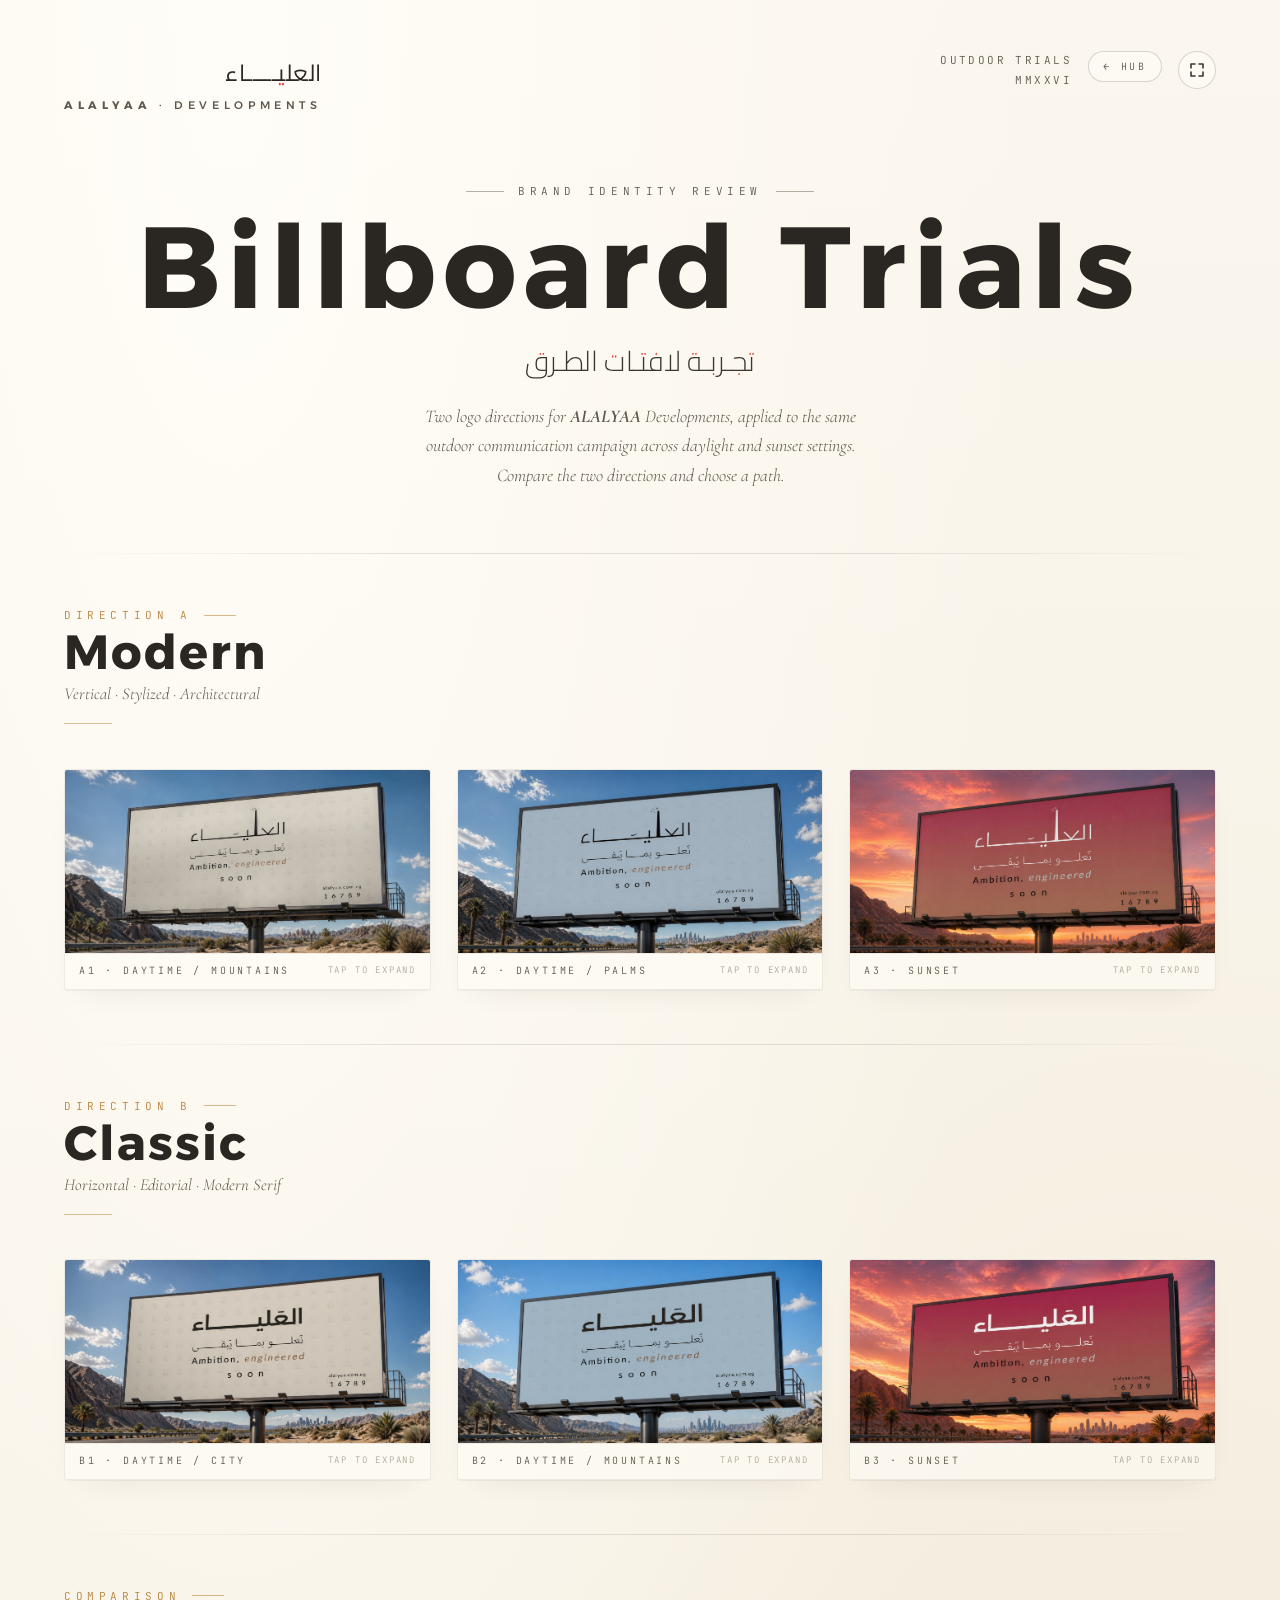
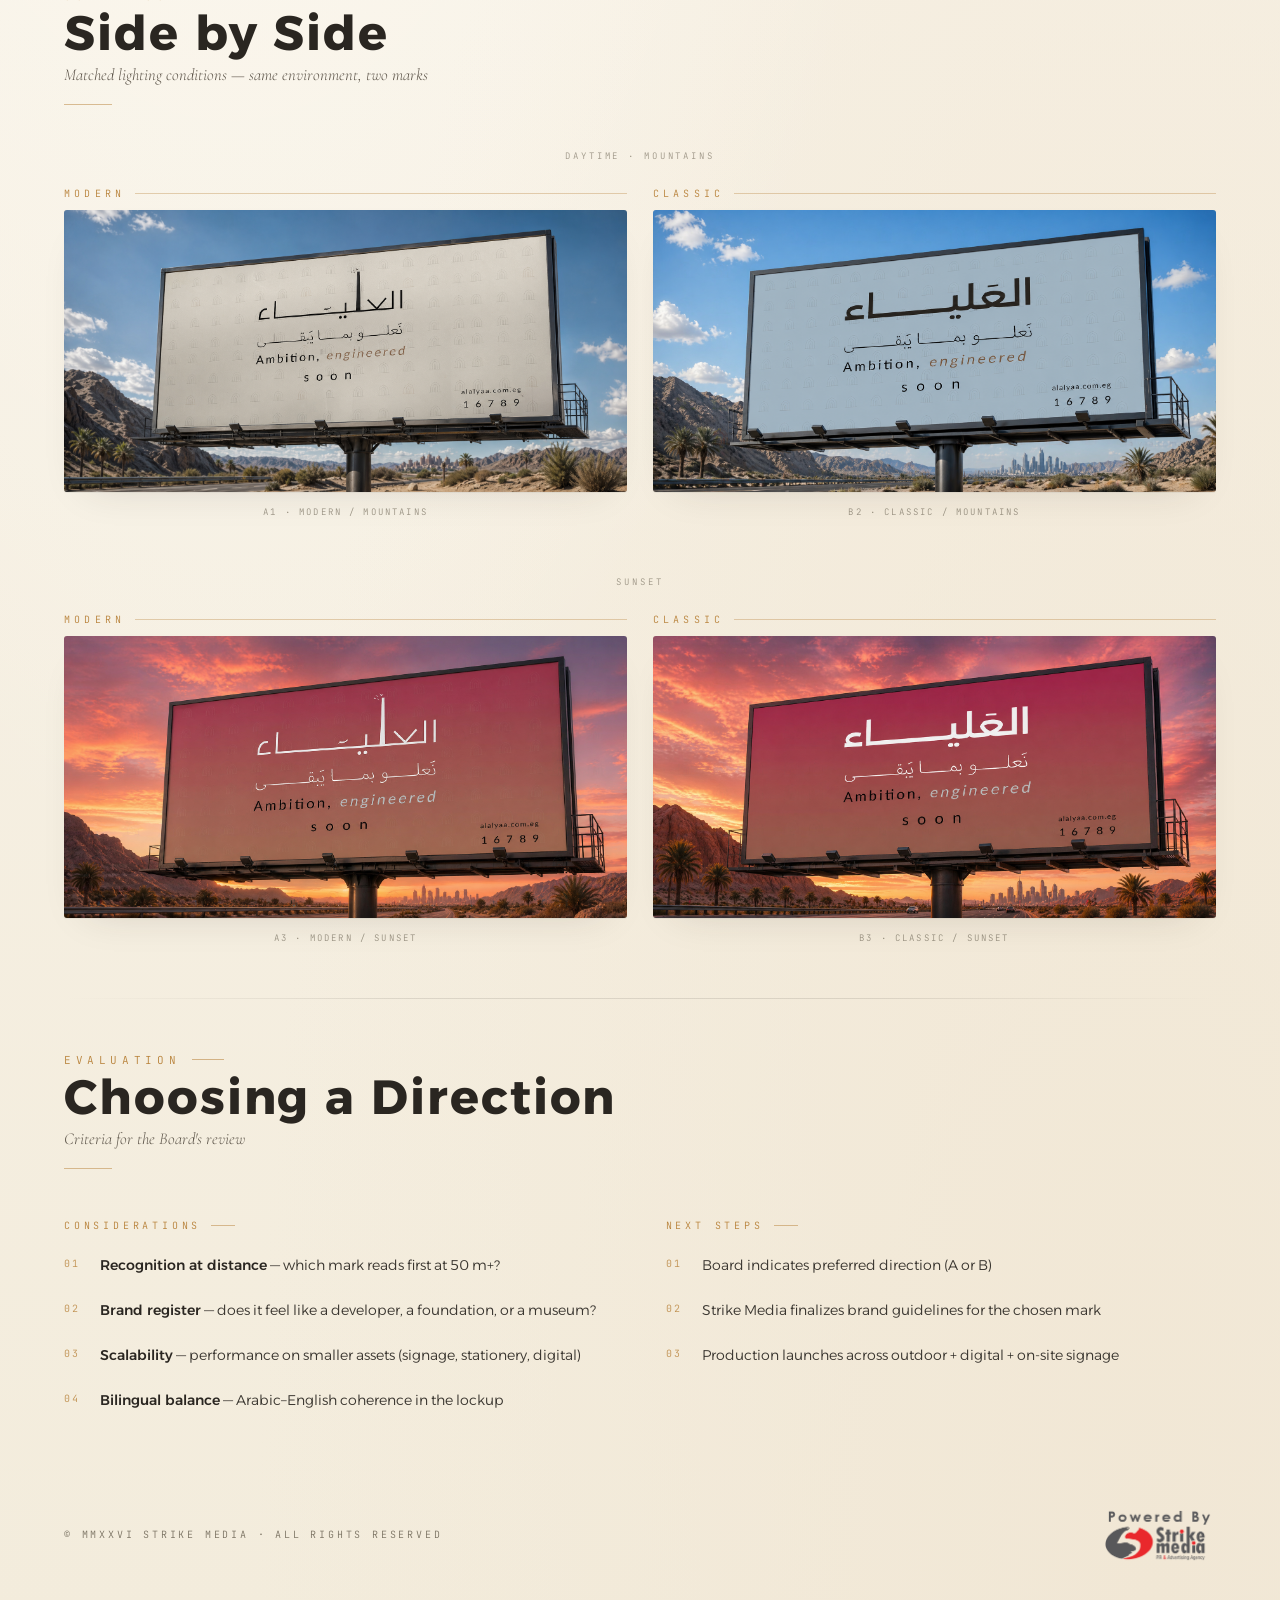
==== billboards.html @ 24b4a776 "Add billboard trials comparison page - New billboards.html: full comparison page for 6 outdoor mocku" ====
<!doctype html>
<html lang="en">
<head>
<meta charset="utf-8"/>
<meta name="viewport" content="width=device-width, initial-scale=1"/>
<title>Billboard Trials · ALALYAA Developments</title>
<meta name="description" content="ALALYAA Developments — outdoor billboard trials. Two logo directions tested across daytime and sunset environments."/>
<link rel="icon" type="image/svg+xml" href="assets/favicon.svg"/>
<link rel="preconnect" href="https://fonts.googleapis.com">
<link rel="preconnect" href="https://fonts.gstatic.com" crossorigin>
<link href="https://fonts.googleapis.com/css2?family=Cairo+Play:wght@300;400;500;600;700&family=Alexandria:wght@200;300;400;500;600;700&family=Cormorant+Garamond:ital,wght@0,300;0,400;1,300;1,400&family=JetBrains+Mono:wght@400;500&display=swap" rel="stylesheet">
<style>
  /* ───────────────────── tokens ───────────────────── */
  :root {
    --linen-50:   #FDFAF3;
    --linen-100:  #FBF6EE;
    --linen-200:  #F7EEE0;
    --linen-300:  #F3ECDC;
    --linen-400:  #E7DCC3;

    --ink-warm:   #2A2621;
    --ink-soft:   #3A3630;
    --ink-mute:   #5F574C;
    --ink-faint:  #7A7262;

    --a-ink:      #141028;
    --a-ink-2:    #2A2448;
    --a-paper:    #F3ECDC;
    --a-paper-2:  #E7DCC3;
    --a-brass:    #B8823A;
    --a-brass-lt: #C89A5B;
    --a-clay:     #B24A2C;

    --ease-out:   cubic-bezier(0.22, 1, 0.36, 1);
  }

  * { box-sizing: border-box; margin: 0; padding: 0; }
  html, body { min-height: 100dvh; }
  img, svg { display: block; max-width: 100%; }
  a { color: inherit; text-decoration: none; }
  .al { font-weight: 700; }

  body {
    font-family: 'Alexandria', 'Helvetica Neue', Helvetica, Arial, sans-serif;
    font-weight: 300;
    background:
      radial-gradient(ellipse at 18% 0%, #FFFDF7 0%, transparent 55%),
      radial-gradient(ellipse at 90% 100%, #F1E7D5 0%, transparent 55%),
      linear-gradient(180deg, var(--linen-100) 0%, var(--linen-300) 100%);
    color: var(--ink-soft);
    min-height: 100dvh;
    display: flex;
    flex-direction: column;
    -webkit-font-smoothing: antialiased;
    -moz-osx-font-smoothing: grayscale;
    text-rendering: optimizeLegibility;
  }

  .page {
    position: relative;
    z-index: 1;
    flex: 1;
    display: flex;
    flex-direction: column;
    padding: clamp(24px, 4vw, 56px) clamp(20px, 5vw, 80px);
    gap: clamp(48px, 6vh, 80px);
    max-width: 1440px;
    width: 100%;
    margin: 0 auto;
  }

  /* ───────────────────── header ───────────────────── */
  header {
    display: flex;
    justify-content: space-between;
    align-items: flex-start;
    gap: 24px;
    flex-wrap: wrap;
    animation: fadeIn 1s var(--ease-out) both;
  }

  .mark { display: flex; flex-direction: column; gap: 4px; }
  .mark__ar {
    font-family: 'Cairo Play', sans-serif;
    font-weight: 400;
    font-size: clamp(1.125rem, 1.8vw, 1.5rem);
    direction: rtl;
    color: var(--ink-warm);
    letter-spacing: 0.02em;
  }
  .mark__en {
    font-family: 'Alexandria', sans-serif;
    font-weight: 500;
    font-size: 0.6875rem;
    letter-spacing: 0.42em;
    text-transform: uppercase;
    color: var(--ink-mute);
  }

  .header-right {
    display: inline-flex;
    align-items: flex-start;
    gap: 16px;
  }

  .meta {
    text-align: right;
    font-family: 'JetBrains Mono', monospace;
    font-size: 0.6875rem;
    letter-spacing: 0.22em;
    text-transform: uppercase;
    color: var(--ink-mute);
    line-height: 1.8;
  }

  .back-link {
    display: inline-flex;
    align-items: center;
    gap: 8px;
    font-family: 'JetBrains Mono', monospace;
    font-size: 0.625rem;
    letter-spacing: 0.28em;
    text-transform: uppercase;
    color: var(--ink-mute);
    padding: 8px 14px;
    border: 1px solid rgba(42,38,33,0.18);
    border-radius: 999px;
    background: rgba(255,253,247,0.55);
    backdrop-filter: blur(4px);
    transition: background 240ms var(--ease-out), color 240ms var(--ease-out), border-color 240ms var(--ease-out);
  }
  .back-link:hover, .back-link:focus-visible {
    background: var(--ink-warm);
    color: var(--linen-100);
    border-color: var(--ink-warm);
    outline: none;
  }

  .fs-toggle {
    display: inline-flex;
    align-items: center;
    justify-content: center;
    width: 38px;
    height: 38px;
    border: 1px solid rgba(42,38,33,0.18);
    border-radius: 999px;
    background: rgba(255,253,247,0.55);
    color: var(--ink-soft);
    cursor: pointer;
    transition: background 240ms var(--ease-out), border-color 240ms var(--ease-out), color 240ms var(--ease-out);
    -webkit-appearance: none;
    appearance: none;
    padding: 0;
    backdrop-filter: blur(4px);
  }
  .fs-toggle:hover, .fs-toggle:focus-visible {
    background: var(--ink-warm);
    color: var(--linen-100);
    border-color: var(--ink-warm);
    outline: none;
  }
  .fs-toggle svg { width: 16px; height: 16px; display: block; }
  .fs-toggle .icon-exit { display: none; }
  body.is-fs .fs-toggle .icon-enter { display: none; }
  body.is-fs .fs-toggle .icon-exit  { display: block; }

  /* ───────────────────── hero ───────────────────── */
  .hero {
    text-align: center;
    display: flex;
    flex-direction: column;
    align-items: center;
    gap: clamp(12px, 1.6vh, 20px);
    padding: clamp(8px, 2vh, 24px) 0 clamp(4px, 1vh, 16px);
  }

  .hero__eyebrow {
    font-family: 'JetBrains Mono', monospace;
    font-size: 0.6875rem;
    letter-spacing: 0.42em;
    text-transform: uppercase;
    color: var(--ink-mute);
    animation: fadeUp 0.9s var(--ease-out) 0.1s both;
    display: inline-flex;
    align-items: center;
    gap: 14px;
  }
  .hero__eyebrow::before,
  .hero__eyebrow::after {
    content: '';
    display: inline-block;
    width: 38px;
    height: 1px;
    background: var(--ink-faint);
    opacity: 0.55;
  }

  .hero__title {
    font-family: 'Alexandria', sans-serif;
    font-weight: 700;
    font-size: clamp(3rem, 9vw, 7.25rem);
    line-height: 0.94;
    letter-spacing: 0.06em;
    color: var(--ink-warm);
    animation: fadeUp 1.2s var(--ease-out) 0.2s both;
  }

  .hero__sub {
    font-family: 'Cairo Play', sans-serif;
    font-weight: 300;
    font-size: clamp(1.125rem, 2.4vw, 1.75rem);
    direction: rtl;
    color: var(--ink-soft);
    animation: fadeUp 1.2s var(--ease-out) 0.35s both;
  }

  .hero__lede {
    font-family: 'Cormorant Garamond', serif;
    font-style: italic;
    font-weight: 300;
    font-size: clamp(1rem, 1.4vw, 1.1875rem);
    color: var(--ink-mute);
    line-height: 1.65;
    max-width: 56ch;
    margin: 0 auto;
    animation: fadeUp 1.2s var(--ease-out) 0.5s both;
  }

  /* ───────────────────── section scaffolding ───────────────────── */
  .bb-section {
    display: flex;
    flex-direction: column;
    gap: clamp(28px, 3.5vw, 48px);
    animation: fadeUp 1s var(--ease-out) 0.3s both;
  }

  .section-head {
    display: flex;
    flex-direction: column;
    gap: 6px;
  }
  .section-head__eyebrow {
    font-family: 'JetBrains Mono', monospace;
    font-size: 0.6875rem;
    letter-spacing: 0.42em;
    text-transform: uppercase;
    color: var(--a-brass);
    display: inline-flex;
    align-items: center;
    gap: 12px;
  }
  .section-head__eyebrow::after {
    content: '';
    display: inline-block;
    width: 32px;
    height: 1px;
    background: var(--a-brass);
    opacity: 0.55;
  }
  .section-head__title {
    font-family: 'Alexandria', sans-serif;
    font-weight: 700;
    font-size: clamp(1.75rem, 4vw, 3rem);
    color: var(--ink-warm);
    letter-spacing: 0.04em;
    line-height: 1;
  }
  .section-head__sub {
    font-family: 'Cormorant Garamond', serif;
    font-style: italic;
    font-weight: 300;
    font-size: clamp(0.9375rem, 1.3vw, 1.125rem);
    color: var(--ink-mute);
    line-height: 1.5;
  }
  .section-head__rule {
    width: 48px;
    height: 1px;
    background: var(--a-brass);
    opacity: 0.5;
    margin-top: 10px;
  }

  /* ───────────────────── billboard grid ───────────────────── */
  .bb-grid {
    display: grid;
    grid-template-columns: repeat(3, 1fr);
    gap: clamp(16px, 2vw, 28px);
  }
  @media (max-width: 900px) {
    .bb-grid { grid-template-columns: 1fr 1fr; }
  }
  @media (max-width: 560px) {
    .bb-grid { grid-template-columns: 1fr; }
  }

  .bb-card {
    display: flex;
    flex-direction: column;
    background: rgba(255,253,247,0.55);
    border: 1px solid rgba(42,38,33,0.08);
    border-radius: 3px;
    overflow: hidden;
    cursor: zoom-in;
    box-shadow:
      0 1px 0 rgba(42,38,33,0.04),
      0 12px 32px -20px rgba(42,38,33,0.14);
    transition:
      transform 460ms var(--ease-out),
      box-shadow 460ms var(--ease-out);
  }
  .bb-card:hover {
    transform: translateY(-6px);
    box-shadow:
      0 1px 0 rgba(42,38,33,0.06),
      0 28px 56px -24px rgba(42,38,33,0.26);
  }
  .bb-card__img-wrap {
    position: relative;
    overflow: hidden;
    aspect-ratio: 1773 / 887;
    background: var(--linen-400);
  }
  .bb-card__img-wrap img {
    width: 100%;
    height: 100%;
    object-fit: cover;
    display: block;
    transition: transform 720ms var(--ease-out);
  }
  .bb-card:hover .bb-card__img-wrap img {
    transform: scale(1.02);
  }
  .bb-card__caption {
    padding: 10px 14px 12px;
    font-family: 'JetBrains Mono', monospace;
    font-size: 0.625rem;
    letter-spacing: 0.28em;
    text-transform: uppercase;
    color: var(--ink-mute);
    border-top: 1px solid rgba(42,38,33,0.07);
    display: flex;
    justify-content: space-between;
    align-items: center;
    gap: 8px;
  }
  .bb-card__caption .caption-hint {
    color: var(--ink-faint);
    opacity: 0.6;
    font-size: 0.5625rem;
    letter-spacing: 0.2em;
  }

  /* ───────────────────── side-by-side comparison ───────────────────── */
  .sbs-grid {
    display: grid;
    grid-template-columns: 1fr 1fr;
    gap: clamp(16px, 2vw, 28px);
  }
  @media (max-width: 640px) {
    .sbs-grid { grid-template-columns: 1fr; }
  }

  .sbs-row {
    display: contents;
  }

  .sbs-cell {
    display: flex;
    flex-direction: column;
    gap: 10px;
  }

  .sbs-label {
    font-family: 'JetBrains Mono', monospace;
    font-size: 0.625rem;
    letter-spacing: 0.42em;
    text-transform: uppercase;
    color: var(--a-brass);
    display: inline-flex;
    align-items: center;
    gap: 10px;
  }
  .sbs-label::after {
    content: '';
    display: inline-block;
    flex: 1;
    height: 1px;
    background: var(--a-brass);
    opacity: 0.35;
    min-width: 20px;
  }

  .sbs-pair-label {
    grid-column: 1 / -1;
    font-family: 'JetBrains Mono', monospace;
    font-size: 0.5625rem;
    letter-spacing: 0.32em;
    text-transform: uppercase;
    color: var(--ink-faint);
    text-align: center;
    padding: clamp(8px, 1.2vw, 14px) 0 0;
    opacity: 0.7;
  }
  .sbs-pair-label:first-child { padding-top: 0; }

  .sbs-img-wrap {
    position: relative;
    overflow: hidden;
    aspect-ratio: 1773 / 887;
    border-radius: 3px;
    background: var(--linen-400);
    cursor: zoom-in;
    box-shadow:
      0 1px 0 rgba(42,38,33,0.06),
      0 16px 40px -24px rgba(42,38,33,0.18);
    transition:
      transform 460ms var(--ease-out),
      box-shadow 460ms var(--ease-out);
  }
  .sbs-img-wrap:hover {
    transform: translateY(-4px);
    box-shadow:
      0 1px 0 rgba(42,38,33,0.08),
      0 28px 56px -24px rgba(42,38,33,0.28);
  }
  .sbs-img-wrap img {
    width: 100%;
    height: 100%;
    object-fit: cover;
    display: block;
    transition: transform 720ms var(--ease-out);
  }
  .sbs-img-wrap:hover img {
    transform: scale(1.02);
  }
  .sbs-img-caption {
    font-family: 'JetBrains Mono', monospace;
    font-size: 0.5625rem;
    letter-spacing: 0.24em;
    text-transform: uppercase;
    color: var(--ink-faint);
    opacity: 0.75;
    text-align: center;
    padding-top: 4px;
  }

  /* ───────────────────── decision section ───────────────────── */
  .decision-grid {
    display: grid;
    grid-template-columns: 1fr 1fr;
    gap: clamp(28px, 4vw, 56px);
  }
  @media (max-width: 700px) {
    .decision-grid { grid-template-columns: 1fr; }
  }

  .decision-col__label {
    font-family: 'JetBrains Mono', monospace;
    font-size: 0.625rem;
    letter-spacing: 0.38em;
    text-transform: uppercase;
    color: var(--a-brass);
    margin-bottom: 22px;
    display: inline-flex;
    align-items: center;
    gap: 10px;
  }
  .decision-col__label::after {
    content: '';
    display: inline-block;
    width: 24px;
    height: 1px;
    background: var(--a-brass);
    opacity: 0.5;
  }

  .decision-list {
    list-style: none;
    display: flex;
    flex-direction: column;
    gap: 22px;
  }
  .decision-list li {
    display: flex;
    gap: 16px;
    align-items: flex-start;
  }
  .decision-list__num {
    font-family: 'JetBrains Mono', monospace;
    font-size: 0.625rem;
    letter-spacing: 0.22em;
    color: var(--a-brass);
    opacity: 0.85;
    min-width: 20px;
    padding-top: 3px;
    flex-shrink: 0;
  }
  .decision-list__text {
    font-family: 'Alexandria', sans-serif;
    font-weight: 300;
    font-size: clamp(0.875rem, 1.1vw, 1rem);
    color: var(--ink-soft);
    line-height: 1.65;
  }
  .decision-list__text strong {
    font-weight: 500;
    color: var(--ink-warm);
  }

  /* divider between sections */
  .bb-divider {
    width: 100%;
    height: 1px;
    background: linear-gradient(90deg, transparent, rgba(42,38,33,0.12) 30%, rgba(42,38,33,0.12) 70%, transparent);
  }

  /* ───────────────────── footer ───────────────────── */
  footer {
    margin-top: auto;
    padding-top: clamp(24px, 4vh, 48px);
    display: flex;
    justify-content: space-between;
    align-items: center;
    gap: 24px;
    flex-wrap: wrap;
    animation: fadeIn 1.4s var(--ease-out) 1.0s both;
  }

  .copyright {
    font-family: 'JetBrains Mono', monospace;
    font-size: 0.625rem;
    letter-spacing: 0.28em;
    text-transform: uppercase;
    color: var(--ink-faint);
  }

  .poweredby {
    display: inline-flex;
    align-items: center;
  }
  .poweredby__img {
    display: block;
    height: 64px;
    width: auto;
  }

  /* ───────────────────── lightbox ───────────────────── */
  .lb-dialog {
    border: none;
    padding: 0;
    background: transparent;
    max-width: 100vw;
    max-height: 100dvh;
    width: 100vw;
    height: 100dvh;
  }
  .lb-dialog::backdrop {
    background: rgba(20, 16, 28, 0.92);
    backdrop-filter: blur(6px);
  }
  .lb-dialog[open] {
    display: flex;
    align-items: center;
    justify-content: center;
  }
  .lb-inner {
    position: relative;
    display: flex;
    align-items: center;
    justify-content: center;
    width: 100%;
    height: 100%;
    padding: clamp(24px, 4vw, 56px);
  }
  .lb-img {
    max-width: 100%;
    max-height: 100%;
    object-fit: contain;
    display: block;
    border-radius: 2px;
    box-shadow: 0 32px 96px -24px rgba(0,0,0,0.6);
  }
  .lb-close {
    position: absolute;
    top: clamp(14px, 2vw, 24px);
    right: clamp(14px, 2vw, 24px);
    width: 40px;
    height: 40px;
    border-radius: 999px;
    border: 1px solid rgba(255,253,247,0.22);
    background: rgba(255,253,247,0.08);
    color: rgba(255,253,247,0.75);
    cursor: pointer;
    display: flex;
    align-items: center;
    justify-content: center;
    font-size: 18px;
    line-height: 1;
    transition: background 200ms, color 200ms;
    -webkit-appearance: none;
    appearance: none;
  }
  .lb-close:hover {
    background: rgba(255,253,247,0.18);
    color: #fff;
  }
  .lb-caption {
    position: absolute;
    bottom: clamp(14px, 2vw, 24px);
    left: 50%;
    transform: translateX(-50%);
    font-family: 'JetBrains Mono', monospace;
    font-size: 0.625rem;
    letter-spacing: 0.32em;
    text-transform: uppercase;
    color: rgba(255,253,247,0.45);
    white-space: nowrap;
  }

  /* ───────────────────── keyframes ───────────────────── */
  @keyframes fadeIn  { from { opacity: 0; } to { opacity: 1; } }
  @keyframes fadeUp  { from { opacity: 0; transform: translateY(20px); } to { opacity: 1; transform: translateY(0); } }

  @media (prefers-reduced-motion: reduce) {
    * { animation-duration: 0.01ms !important; animation-iteration-count: 1 !important; transition: none !important; }
  }
</style>
</head>
<body>

<main class="page">

  <!-- ───────── HEADER ───────── -->
  <header>
    <div class="mark">
      <span class="mark__ar">العليـــــاء</span>
      <span class="mark__en"><strong class="al">ALALYAA</strong> · DEVELOPMENTS</span>
    </div>
    <div class="header-right">
      <div class="meta">
        Outdoor Trials<br/>
        MMXXVI
      </div>
      <a href="index.html" class="back-link" aria-label="Back to brand book hub">
        ← Hub
      </a>
      <button type="button" class="fs-toggle" id="fsToggle"
              aria-label="Toggle full-screen" title="Toggle full-screen (F)">
        <svg class="icon-enter" viewBox="0 0 16 16" fill="none" stroke="currentColor"
             stroke-width="1.6" stroke-linecap="round" stroke-linejoin="round" aria-hidden="true">
          <path d="M2 6V2h4M14 6V2h-4M2 10v4h4M14 10v4h-4"/>
        </svg>
        <svg class="icon-exit" viewBox="0 0 16 16" fill="none" stroke="currentColor"
             stroke-width="1.6" stroke-linecap="round" stroke-linejoin="round" aria-hidden="true">
          <path d="M6 2v4H2M10 2v4h4M6 14v-4H2M10 14v-4h4"/>
        </svg>
      </button>
    </div>
  </header>

  <!-- ───────── HERO ───────── -->
  <section class="hero" aria-labelledby="hero-title">
    <span class="hero__eyebrow">Brand Identity Review</span>
    <h1 class="hero__title" id="hero-title">Billboard Trials</h1>
    <p class="hero__sub">تجـربـة لافتـات الطـرق</p>
    <p class="hero__lede">
      Two logo directions for <strong class="al">ALALYAA</strong> Developments, applied to the same
      outdoor communication campaign across daylight and sunset settings. Compare the two
      directions and choose a path.
    </p>
  </section>

  <div class="bb-divider" aria-hidden="true"></div>

  <!-- ───────── DIRECTION A ───────── -->
  <section class="bb-section" aria-labelledby="dir-a-title">
    <div class="section-head">
      <span class="section-head__eyebrow">Direction A</span>
      <h2 class="section-head__title" id="dir-a-title">Modern</h2>
      <p class="section-head__sub">Vertical · Stylized · Architectural</p>
      <div class="section-head__rule" aria-hidden="true"></div>
    </div>

    <div class="bb-grid" role="list">

      <figure class="bb-card" role="listitem"
              data-src="assets/billboards/ALALYAA_1.png"
              data-caption="A1 · Direction A · Daytime / Mountains"
              tabindex="0" aria-label="Open A1 full size — Direction A, Daytime, Mountains">
        <div class="bb-card__img-wrap">
          <img src="assets/billboards/ALALYAA_1.png"
               alt="Direction A — Modern logo, daytime billboard against mountain backdrop"
               width="1773" height="887"
               loading="lazy" decoding="async"/>
        </div>
        <figcaption class="bb-card__caption">
          <span>A1 · Daytime / Mountains</span>
          <span class="caption-hint">Tap to expand</span>
        </figcaption>
      </figure>

      <figure class="bb-card" role="listitem"
              data-src="assets/billboards/ALALYAA_4.png"
              data-caption="A2 · Direction A · Daytime / Palms"
              tabindex="0" aria-label="Open A2 full size — Direction A, Daytime, Palm trees">
        <div class="bb-card__img-wrap">
          <img src="assets/billboards/ALALYAA_4.png"
               alt="Direction A — Modern logo, daytime billboard with palm tree setting"
               width="1773" height="887"
               loading="lazy" decoding="async"/>
        </div>
        <figcaption class="bb-card__caption">
          <span>A2 · Daytime / Palms</span>
          <span class="caption-hint">Tap to expand</span>
        </figcaption>
      </figure>

      <figure class="bb-card" role="listitem"
              data-src="assets/billboards/ALALYAA_5.png"
              data-caption="A3 · Direction A · Sunset"
              tabindex="0" aria-label="Open A3 full size — Direction A, Sunset, Clay background">
        <div class="bb-card__img-wrap">
          <img src="assets/billboards/ALALYAA_5.png"
               alt="Direction A — Modern logo, sunset billboard with clay-toned background"
               width="1773" height="887"
               loading="lazy" decoding="async"/>
        </div>
        <figcaption class="bb-card__caption">
          <span>A3 · Sunset</span>
          <span class="caption-hint">Tap to expand</span>
        </figcaption>
      </figure>

    </div>
  </section>

  <div class="bb-divider" aria-hidden="true"></div>

  <!-- ───────── DIRECTION B ───────── -->
  <section class="bb-section" aria-labelledby="dir-b-title">
    <div class="section-head">
      <span class="section-head__eyebrow">Direction B</span>
      <h2 class="section-head__title" id="dir-b-title">Classic</h2>
      <p class="section-head__sub">Horizontal · Editorial · Modern Serif</p>
      <div class="section-head__rule" aria-hidden="true"></div>
    </div>

    <div class="bb-grid" role="list">

      <figure class="bb-card" role="listitem"
              data-src="assets/billboards/ALALYAA_2.png"
              data-caption="B1 · Direction B · Daytime / City"
              tabindex="0" aria-label="Open B1 full size — Direction B, Daytime, City skyline">
        <div class="bb-card__img-wrap">
          <img src="assets/billboards/ALALYAA_2.png"
               alt="Direction B — Classic logo, daytime billboard against city skyline"
               width="1773" height="887"
               loading="lazy" decoding="async"/>
        </div>
        <figcaption class="bb-card__caption">
          <span>B1 · Daytime / City</span>
          <span class="caption-hint">Tap to expand</span>
        </figcaption>
      </figure>

      <figure class="bb-card" role="listitem"
              data-src="assets/billboards/ALALYAA_3.png"
              data-caption="B2 · Direction B · Daytime / Mountains"
              tabindex="0" aria-label="Open B2 full size — Direction B, Daytime, Mountains">
        <div class="bb-card__img-wrap">
          <img src="assets/billboards/ALALYAA_3.png"
               alt="Direction B — Classic logo, daytime billboard against mountain backdrop"
               width="1773" height="887"
               loading="lazy" decoding="async"/>
        </div>
        <figcaption class="bb-card__caption">
          <span>B2 · Daytime / Mountains</span>
          <span class="caption-hint">Tap to expand</span>
        </figcaption>
      </figure>

      <figure class="bb-card" role="listitem"
              data-src="assets/billboards/ALALYAA_6.png"
              data-caption="B3 · Direction B · Sunset"
              tabindex="0" aria-label="Open B3 full size — Direction B, Sunset, Clay background">
        <div class="bb-card__img-wrap">
          <img src="assets/billboards/ALALYAA_6.png"
               alt="Direction B — Classic logo, sunset billboard with clay-toned background"
               width="1773" height="887"
               loading="lazy" decoding="async"/>
        </div>
        <figcaption class="bb-card__caption">
          <span>B3 · Sunset</span>
          <span class="caption-hint">Tap to expand</span>
        </figcaption>
      </figure>

    </div>
  </section>

  <div class="bb-divider" aria-hidden="true"></div>

  <!-- ───────── SIDE BY SIDE ───────── -->
  <section class="bb-section" aria-labelledby="sbs-title">
    <div class="section-head">
      <span class="section-head__eyebrow">Comparison</span>
      <h2 class="section-head__title" id="sbs-title">Side by Side</h2>
      <p class="section-head__sub">Matched lighting conditions — same environment, two marks</p>
      <div class="section-head__rule" aria-hidden="true"></div>
    </div>

    <div class="sbs-grid">

      <!-- Row 1 label -->
      <p class="sbs-pair-label" style="grid-column:1/-1;">Daytime · Mountains</p>

      <!-- Row 1: A1 vs B2 -->
      <div class="sbs-cell">
        <span class="sbs-label">Modern</span>
        <div class="sbs-img-wrap"
             data-src="assets/billboards/ALALYAA_1.png"
             data-caption="A1 · Direction A · Modern · Daytime / Mountains"
             tabindex="0" aria-label="Open A1 full size">
          <img src="assets/billboards/ALALYAA_1.png"
               alt="Direction A Modern — daytime mountains"
               width="1773" height="887"
               loading="lazy" decoding="async"/>
        </div>
        <p class="sbs-img-caption">A1 · Modern / Mountains</p>
      </div>

      <div class="sbs-cell">
        <span class="sbs-label">Classic</span>
        <div class="sbs-img-wrap"
             data-src="assets/billboards/ALALYAA_3.png"
             data-caption="B2 · Direction B · Classic · Daytime / Mountains"
             tabindex="0" aria-label="Open B2 full size">
          <img src="assets/billboards/ALALYAA_3.png"
               alt="Direction B Classic — daytime mountains"
               width="1773" height="887"
               loading="lazy" decoding="async"/>
        </div>
        <p class="sbs-img-caption">B2 · Classic / Mountains</p>
      </div>

      <!-- Row 2 label -->
      <p class="sbs-pair-label" style="grid-column:1/-1; padding-top: clamp(20px, 2.5vw, 36px);">Sunset</p>

      <!-- Row 2: A3 vs B3 -->
      <div class="sbs-cell">
        <span class="sbs-label">Modern</span>
        <div class="sbs-img-wrap"
             data-src="assets/billboards/ALALYAA_5.png"
             data-caption="A3 · Direction A · Modern · Sunset"
             tabindex="0" aria-label="Open A3 full size">
          <img src="assets/billboards/ALALYAA_5.png"
               alt="Direction A Modern — sunset"
               width="1773" height="887"
               loading="lazy" decoding="async"/>
        </div>
        <p class="sbs-img-caption">A3 · Modern / Sunset</p>
      </div>

      <div class="sbs-cell">
        <span class="sbs-label">Classic</span>
        <div class="sbs-img-wrap"
             data-src="assets/billboards/ALALYAA_6.png"
             data-caption="B3 · Direction B · Classic · Sunset"
             tabindex="0" aria-label="Open B3 full size">
          <img src="assets/billboards/ALALYAA_6.png"
               alt="Direction B Classic — sunset"
               width="1773" height="887"
               loading="lazy" decoding="async"/>
        </div>
        <p class="sbs-img-caption">B3 · Classic / Sunset</p>
      </div>

    </div>
  </section>

  <div class="bb-divider" aria-hidden="true"></div>

  <!-- ───────── DECISION CRITERIA ───────── -->
  <section class="bb-section" aria-labelledby="decision-title">
    <div class="section-head">
      <span class="section-head__eyebrow">Evaluation</span>
      <h2 class="section-head__title" id="decision-title">Choosing a Direction</h2>
      <p class="section-head__sub">Criteria for the Board's review</p>
      <div class="section-head__rule" aria-hidden="true"></div>
    </div>

    <div class="decision-grid">

      <div>
        <p class="decision-col__label">Considerations</p>
        <ol class="decision-list">
          <li>
            <span class="decision-list__num">01</span>
            <span class="decision-list__text">
              <strong>Recognition at distance</strong> — which mark reads first at 50&thinsp;m+?
            </span>
          </li>
          <li>
            <span class="decision-list__num">02</span>
            <span class="decision-list__text">
              <strong>Brand register</strong> — does it feel like a developer, a foundation, or a museum?
            </span>
          </li>
          <li>
            <span class="decision-list__num">03</span>
            <span class="decision-list__text">
              <strong>Scalability</strong> — performance on smaller assets (signage, stationery, digital)
            </span>
          </li>
          <li>
            <span class="decision-list__num">04</span>
            <span class="decision-list__text">
              <strong>Bilingual balance</strong> — Arabic–English coherence in the lockup
            </span>
          </li>
        </ol>
      </div>

      <div>
        <p class="decision-col__label">Next Steps</p>
        <ol class="decision-list">
          <li>
            <span class="decision-list__num">01</span>
            <span class="decision-list__text">
              Board indicates preferred direction (A or B)
            </span>
          </li>
          <li>
            <span class="decision-list__num">02</span>
            <span class="decision-list__text">
              Strike Media finalizes brand guidelines for the chosen mark
            </span>
          </li>
          <li>
            <span class="decision-list__num">03</span>
            <span class="decision-list__text">
              Production launches across outdoor + digital + on-site signage
            </span>
          </li>
        </ol>
      </div>

    </div>
  </section>

  <!-- ───────── FOOTER ───────── -->
  <footer>
    <span class="copyright">© MMXXVI STRIKE MEDIA · All Rights Reserved</span>
    <div class="poweredby">
      <img class="poweredby__img"
           src="assets/Powered%20By.png"
           alt="Powered by Strike Media — PR &amp; Advertising Agency"/>
    </div>
  </footer>

</main>

<!-- ───────── LIGHTBOX ───────── -->
<dialog class="lb-dialog" id="lightbox" aria-label="Billboard image lightbox">
  <div class="lb-inner">
    <img class="lb-img" src="" alt="" id="lbImg"/>
    <button type="button" class="lb-close" id="lbClose" aria-label="Close lightbox">✕</button>
    <p class="lb-caption" id="lbCaption"></p>
  </div>
</dialog>

<script>
(function () {
  /* ── Fullscreen toggle ── */
  const docEl = document.documentElement;
  const body  = document.body;
  const btn   = document.getElementById('fsToggle');

  function fsElement() {
    return document.fullscreenElement || document.webkitFullscreenElement || null;
  }
  function requestFs(el) {
    const fn = el.requestFullscreen || el.webkitRequestFullscreen;
    return fn ? fn.call(el) : Promise.reject(new Error('Fullscreen unsupported'));
  }
  function exitFs() {
    const fn = document.exitFullscreen || document.webkitExitFullscreen;
    return fn ? fn.call(document) : Promise.reject(new Error('Fullscreen unsupported'));
  }
  function syncBodyState() {
    body.classList.toggle('is-fs', !!fsElement());
  }

  if (btn) {
    btn.addEventListener('click', () => {
      if (fsElement()) exitFs().catch(() => {});
      else requestFs(docEl).catch(() => {});
    });
  }
  window.addEventListener('keydown', (e) => {
    const t = e.target;
    if (t && (t.isContentEditable || /^(INPUT|TEXTAREA|SELECT)$/.test(t.tagName))) return;
    if (e.metaKey || e.ctrlKey || e.altKey) return;
    if (e.key === 'f' || e.key === 'F') {
      e.preventDefault();
      if (fsElement()) exitFs().catch(() => {});
      else requestFs(docEl).catch(() => {});
    }
  });
  document.addEventListener('fullscreenchange', syncBodyState);
  document.addEventListener('webkitfullscreenchange', syncBodyState);

  /* ── Auto fullscreen if ?fs=1 ── */
  if (new URLSearchParams(location.search).get('fs') === '1') {
    document.addEventListener('click', function onFirstClick() {
      document.removeEventListener('click', onFirstClick);
      requestFs(docEl).catch(() => {});
    }, { once: true });
  }

  /* ── Lightbox ── */
  const dialog  = document.getElementById('lightbox');
  const lbImg   = document.getElementById('lbImg');
  const lbClose = document.getElementById('lbClose');
  const lbCap   = document.getElementById('lbCaption');

  function openLightbox(src, alt, caption) {
    lbImg.src = src;
    lbImg.alt = alt || '';
    lbCap.textContent = caption || '';
    dialog.showModal();
    document.body.style.overflow = 'hidden';
  }

  function closeLightbox() {
    dialog.close();
    lbImg.src = '';
    document.body.style.overflow = '';
  }

  lbClose.addEventListener('click', closeLightbox);

  dialog.addEventListener('click', (e) => {
    if (e.target === dialog) closeLightbox();
  });

  window.addEventListener('keydown', (e) => {
    if (e.key === 'Escape' && dialog.open) closeLightbox();
  });

  /* Attach to .bb-card figures */
  document.querySelectorAll('.bb-card[data-src]').forEach((card) => {
    const trigger = () => {
      const src     = card.dataset.src;
      const caption = card.dataset.caption;
      const alt     = card.querySelector('img')?.alt || '';
      openLightbox(src, alt, caption);
    };
    card.addEventListener('click', trigger);
    card.addEventListener('keydown', (e) => {
      if (e.key === 'Enter' || e.key === ' ') { e.preventDefault(); trigger(); }
    });
  });

  /* Attach to .sbs-img-wrap elements */
  document.querySelectorAll('.sbs-img-wrap[data-src]').forEach((wrap) => {
    const trigger = () => {
      const src     = wrap.dataset.src;
      const caption = wrap.dataset.caption;
      const alt     = wrap.querySelector('img')?.alt || '';
      openLightbox(src, alt, caption);
    };
    wrap.addEventListener('click', trigger);
    wrap.addEventListener('keydown', (e) => {
      if (e.key === 'Enter' || e.key === ' ') { e.preventDefault(); trigger(); }
    });
  });
})();
</script>

</body>
</html>
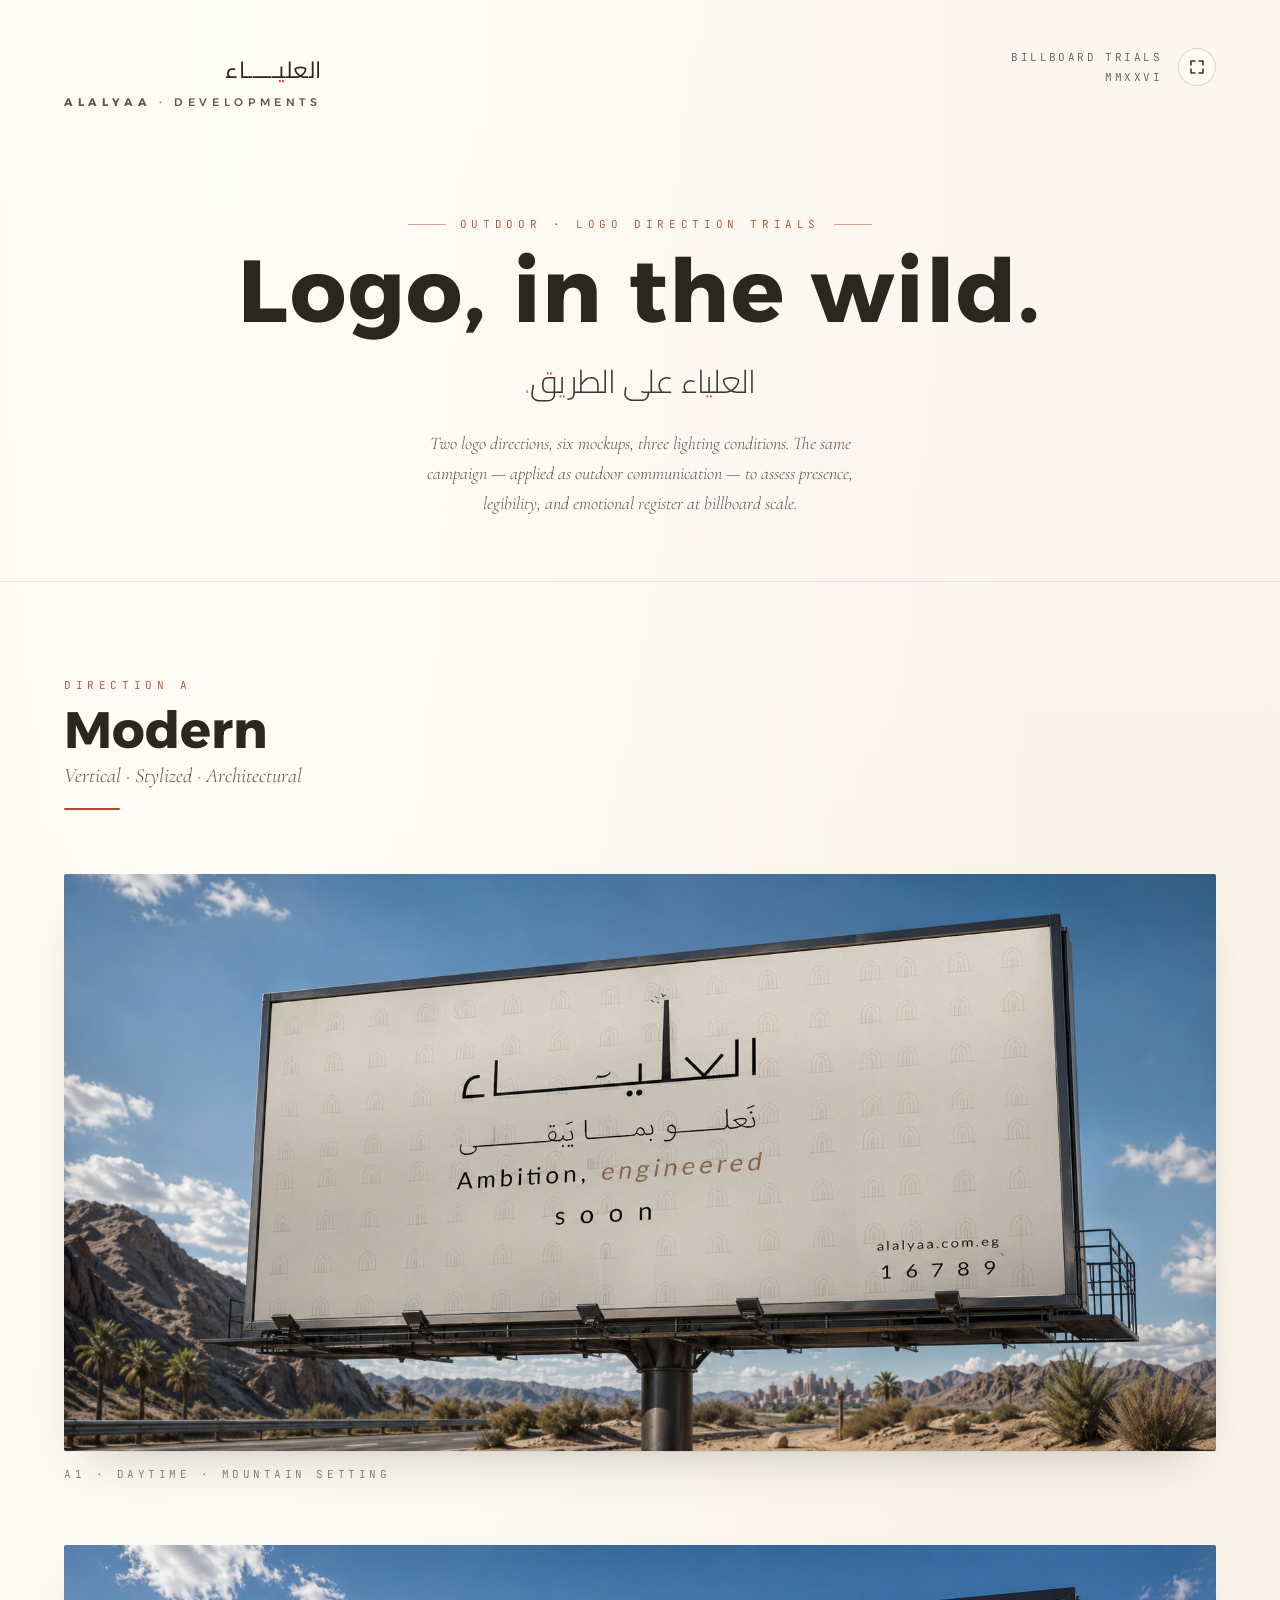
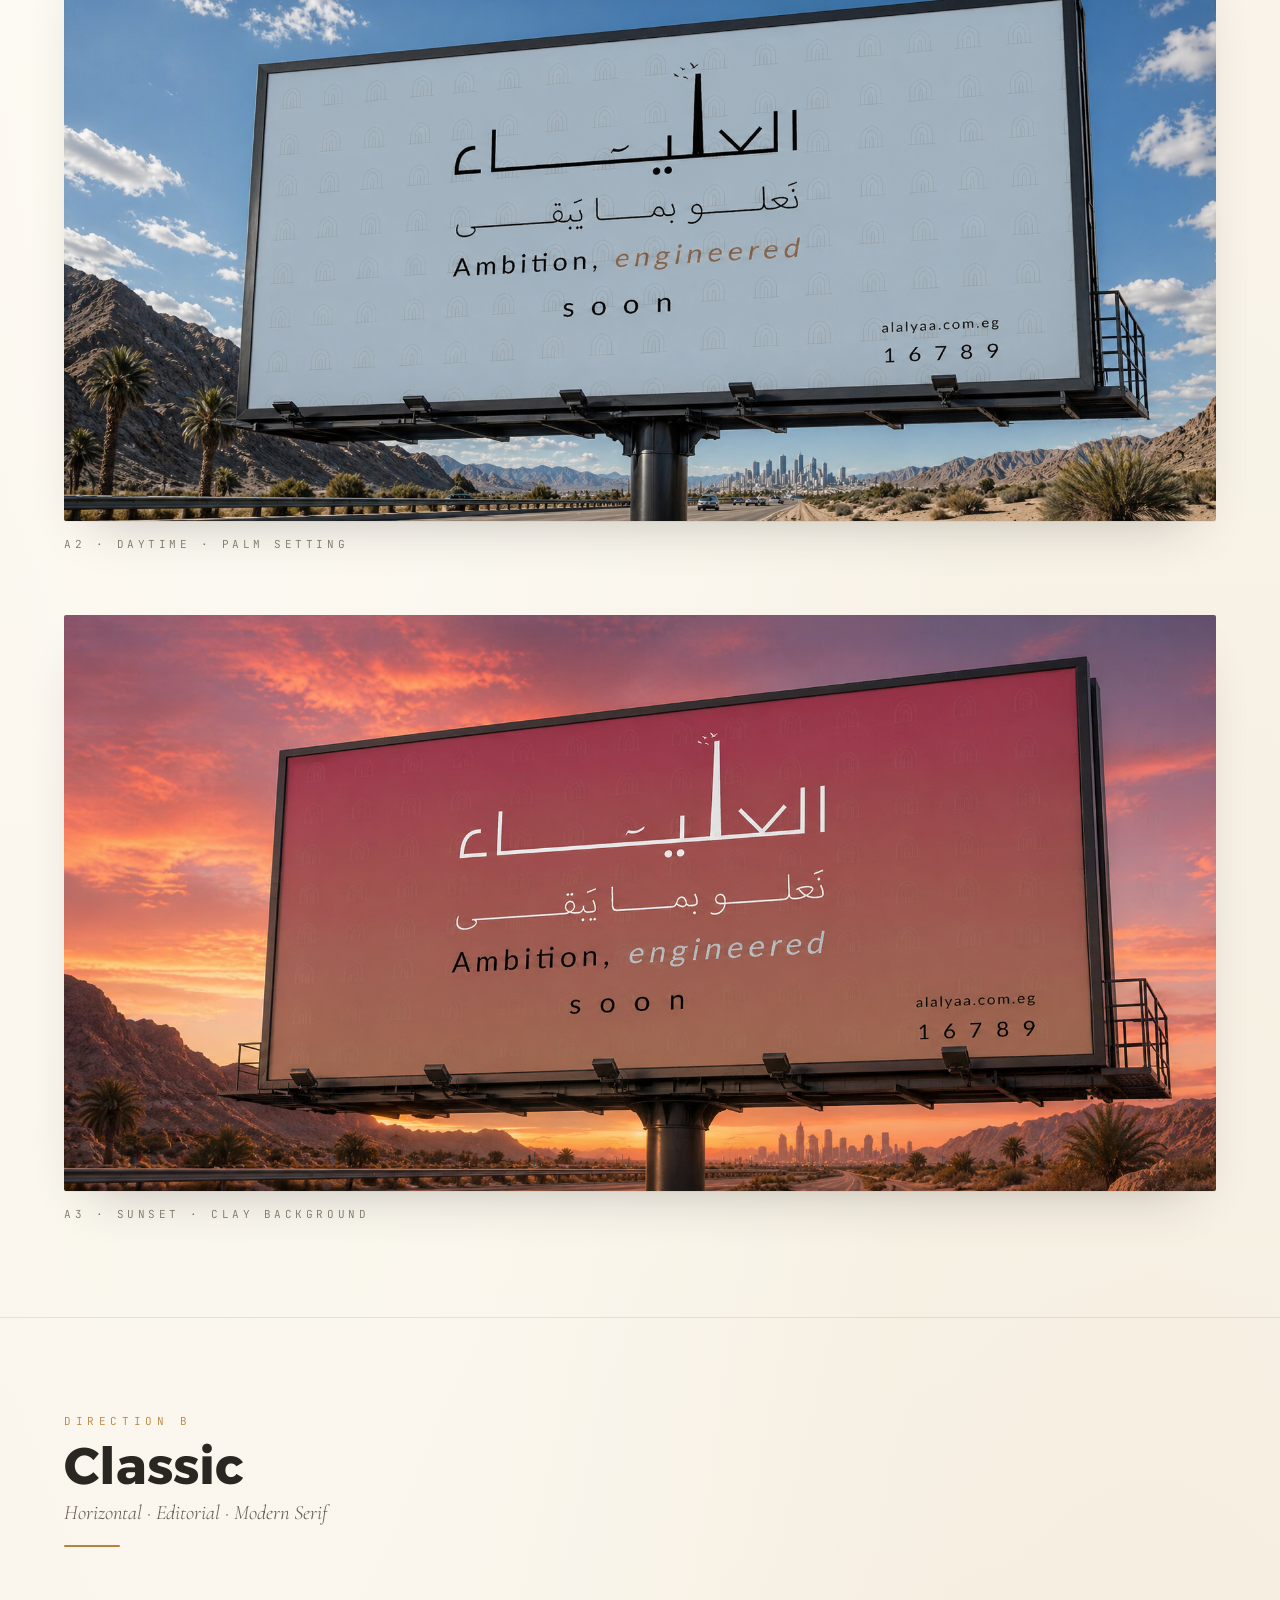
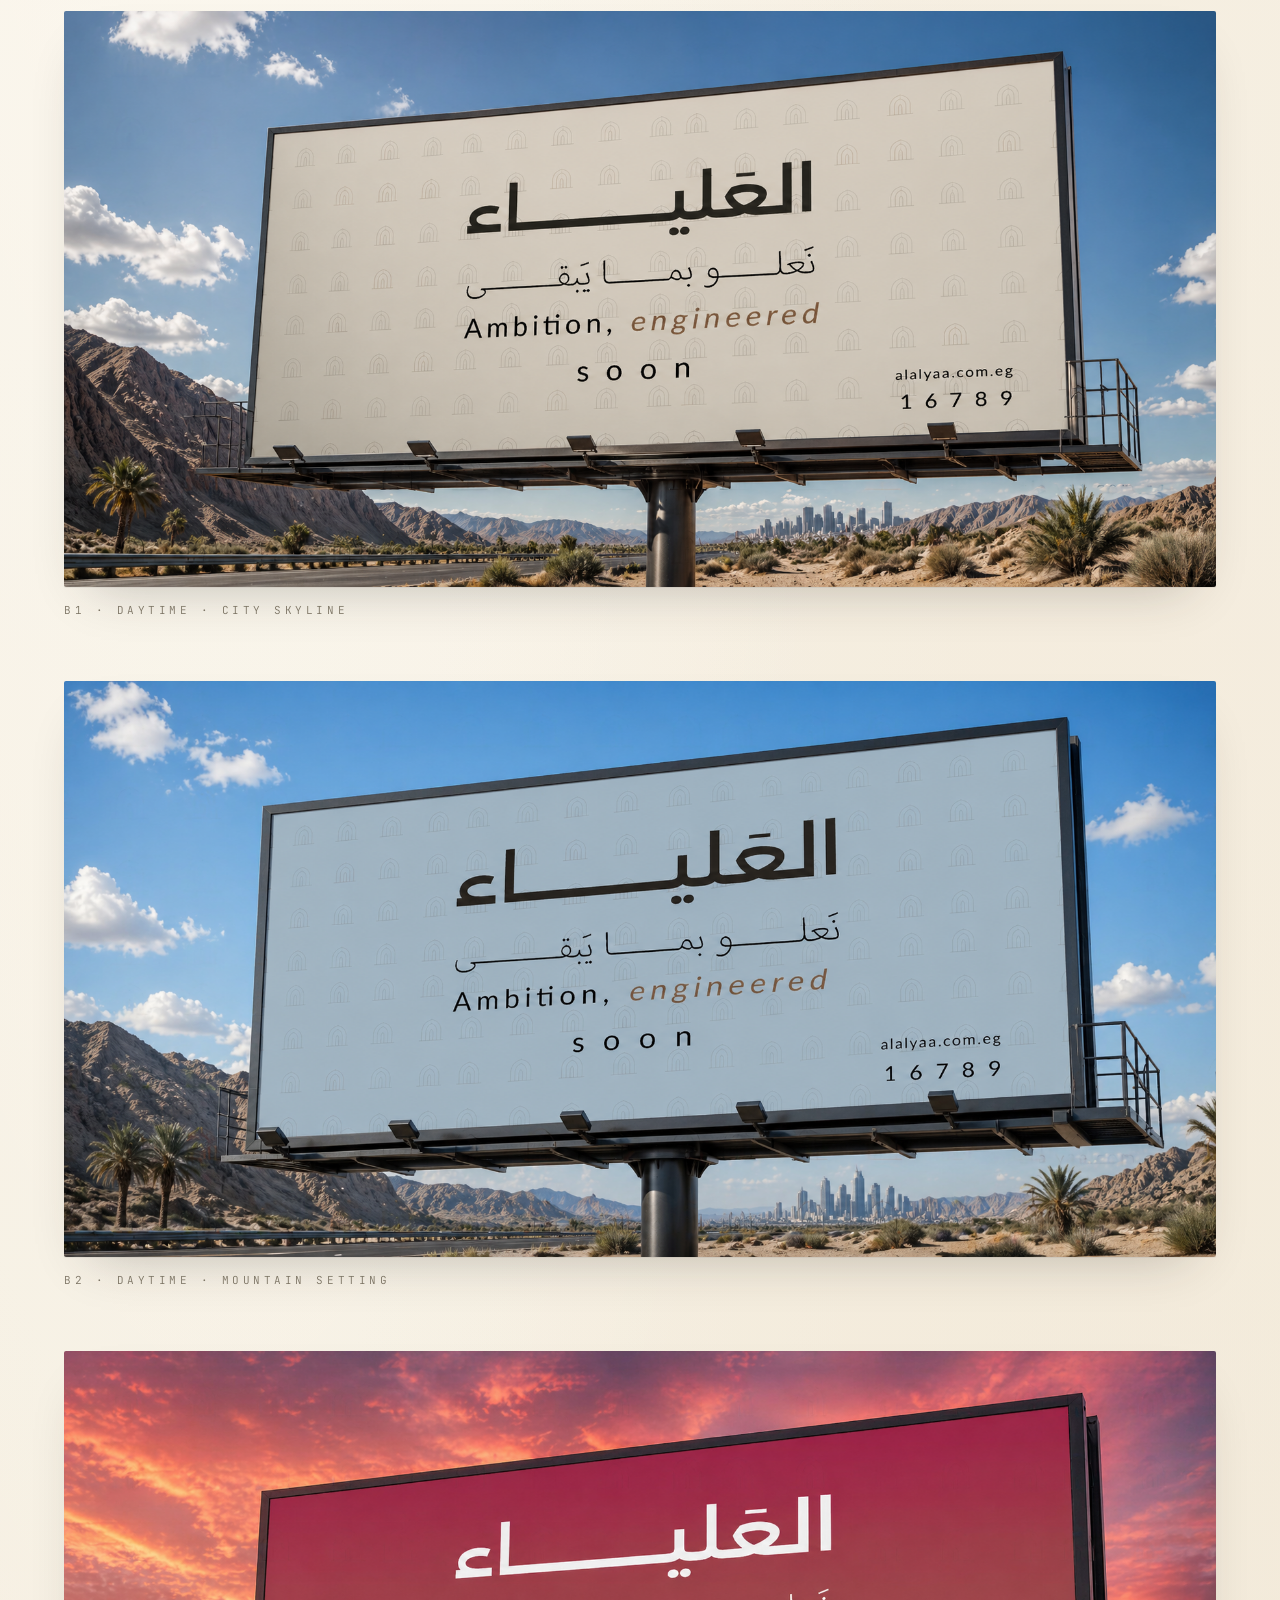
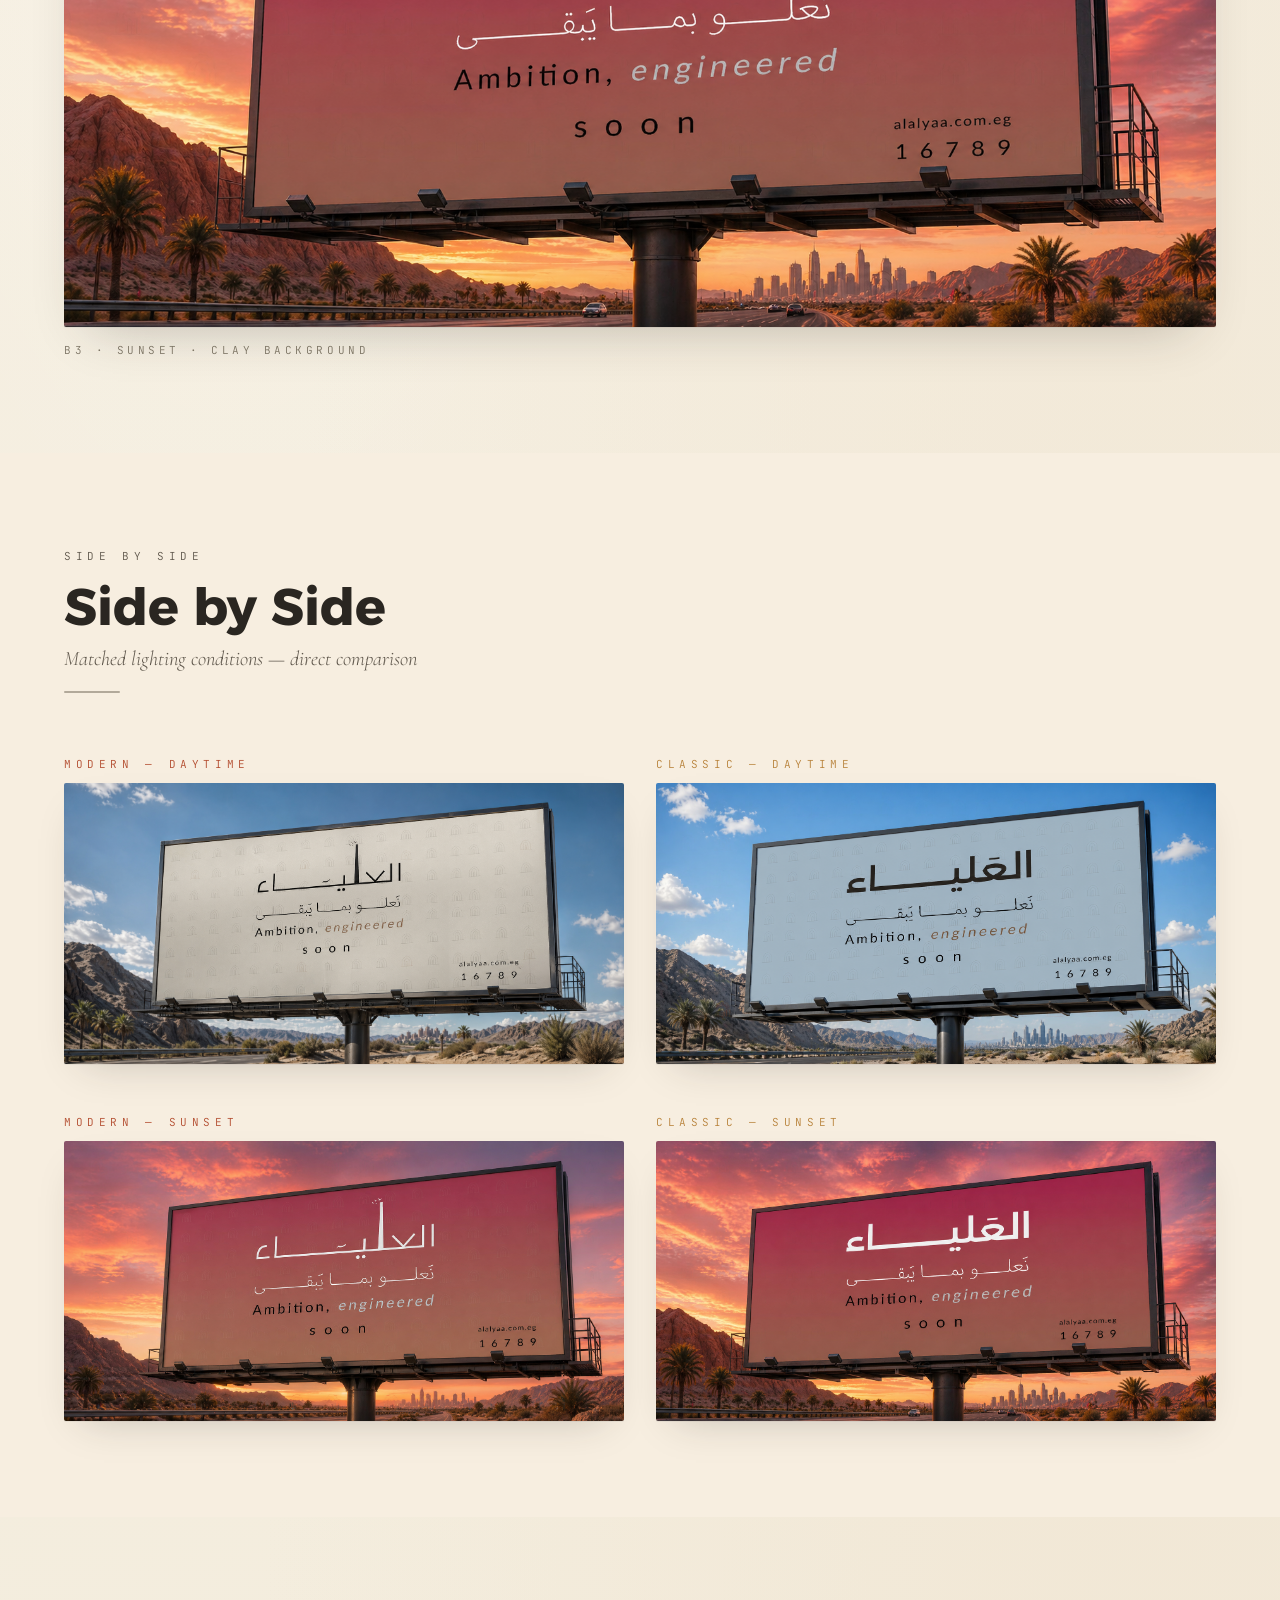
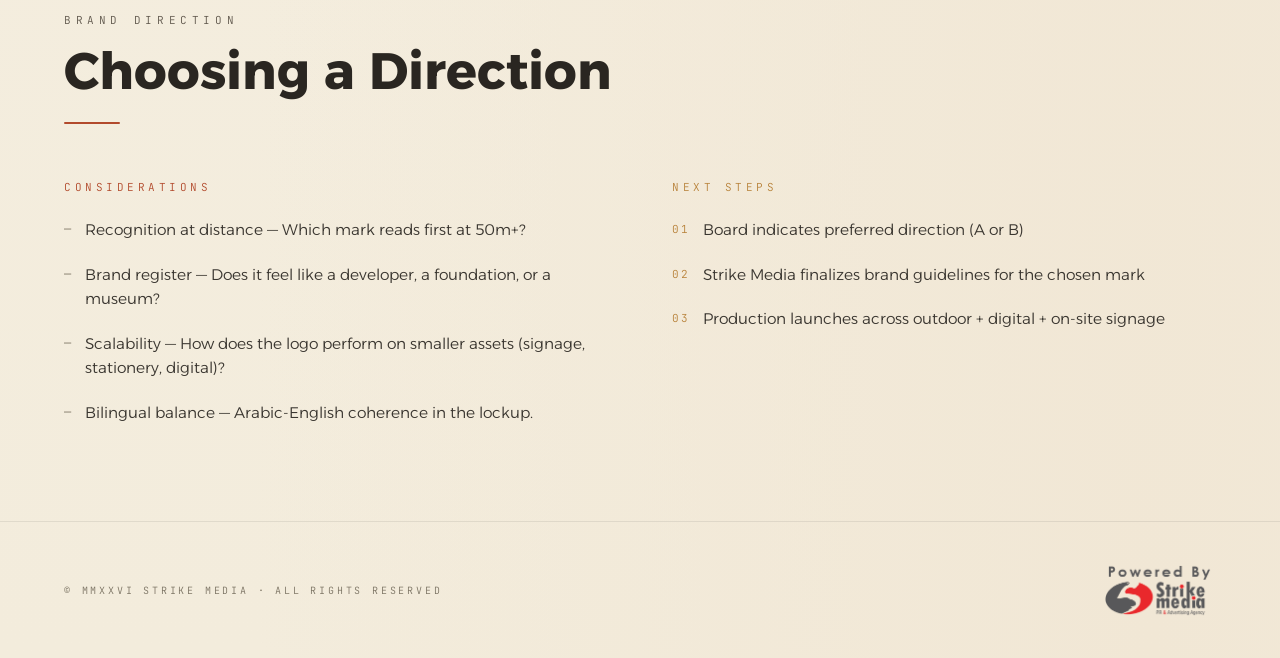
==== commit 884980c2: "Add Option D — Billboard logo direction trials - index.html: update card--d copy to spec (eyebrow, s" ====
--- a/billboards.html
+++ b/billboards.html
@@ -3,14 +3,14 @@
 <head>
 <meta charset="utf-8"/>
 <meta name="viewport" content="width=device-width, initial-scale=1"/>
-<title>Billboard Trials · ALALYAA Developments</title>
-<meta name="description" content="ALALYAA Developments — outdoor billboard trials. Two logo directions tested across daytime and sunset environments."/>
+<title>AL ALYAA · Billboard Trials · MMXXVI</title>
+<meta name="description" content="AL ALYAA Developments — outdoor billboard mockups testing Modern and Classic logo directions."/>
 <link rel="icon" type="image/svg+xml" href="assets/favicon.svg"/>
 <link rel="preconnect" href="https://fonts.googleapis.com">
 <link rel="preconnect" href="https://fonts.gstatic.com" crossorigin>
 <link href="https://fonts.googleapis.com/css2?family=Cairo+Play:wght@300;400;500;600;700&family=Alexandria:wght@200;300;400;500;600;700&family=Cormorant+Garamond:ital,wght@0,300;0,400;1,300;1,400&family=JetBrains+Mono:wght@400;500&display=swap" rel="stylesheet">
 <style>
-  /* ───────────────────── tokens ───────────────────── */
+  /* ─────────────────────── tokens ─────────────────────── */
   :root {
     --linen-50:   #FDFAF3;
     --linen-100:  #FBF6EE;
@@ -23,18 +23,18 @@
     --ink-mute:   #5F574C;
     --ink-faint:  #7A7262;
 
-    --a-ink:      #141028;
-    --a-ink-2:    #2A2448;
-    --a-paper:    #F3ECDC;
-    --a-paper-2:  #E7DCC3;
     --a-brass:    #B8823A;
     --a-brass-lt: #C89A5B;
     --a-clay:     #B24A2C;
+    --a-clay-hi:  #C7573A;
+
+    --b-clay:     #C38C6A;
 
     --ease-out:   cubic-bezier(0.22, 1, 0.36, 1);
   }
 
   * { box-sizing: border-box; margin: 0; padding: 0; }
+  html { scroll-behavior: smooth; }
   html, body { min-height: 100dvh; }
   img, svg { display: block; max-width: 100%; }
   a { color: inherit; text-decoration: none; }
@@ -48,35 +48,27 @@
       radial-gradient(ellipse at 90% 100%, #F1E7D5 0%, transparent 55%),
       linear-gradient(180deg, var(--linen-100) 0%, var(--linen-300) 100%);
     color: var(--ink-soft);
-    min-height: 100dvh;
-    display: flex;
-    flex-direction: column;
     -webkit-font-smoothing: antialiased;
     -moz-osx-font-smoothing: grayscale;
     text-rendering: optimizeLegibility;
   }
 
+  /* ─────────────────────── page shell ─────────────────────── */
   .page {
-    position: relative;
-    z-index: 1;
-    flex: 1;
     display: flex;
     flex-direction: column;
-    padding: clamp(24px, 4vw, 56px) clamp(20px, 5vw, 80px);
-    gap: clamp(48px, 6vh, 80px);
-    max-width: 1440px;
-    width: 100%;
-    margin: 0 auto;
-  }
-
-  /* ───────────────────── header ───────────────────── */
-  header {
+    min-height: 100dvh;
+  }
+
+  /* ─────────────────────── header ─────────────────────── */
+  .site-header {
     display: flex;
     justify-content: space-between;
     align-items: flex-start;
     gap: 24px;
     flex-wrap: wrap;
-    animation: fadeIn 1s var(--ease-out) both;
+    padding: clamp(24px, 4vw, 48px) clamp(24px, 5vw, 80px) clamp(20px, 3vw, 36px);
+    animation: fadeIn 0.9s var(--ease-out) both;
   }
 
   .mark { display: flex; flex-direction: column; gap: 4px; }
@@ -111,29 +103,6 @@
     text-transform: uppercase;
     color: var(--ink-mute);
     line-height: 1.8;
-  }
-
-  .back-link {
-    display: inline-flex;
-    align-items: center;
-    gap: 8px;
-    font-family: 'JetBrains Mono', monospace;
-    font-size: 0.625rem;
-    letter-spacing: 0.28em;
-    text-transform: uppercase;
-    color: var(--ink-mute);
-    padding: 8px 14px;
-    border: 1px solid rgba(42,38,33,0.18);
-    border-radius: 999px;
-    background: rgba(255,253,247,0.55);
-    backdrop-filter: blur(4px);
-    transition: background 240ms var(--ease-out), color 240ms var(--ease-out), border-color 240ms var(--ease-out);
-  }
-  .back-link:hover, .back-link:focus-visible {
-    background: var(--ink-warm);
-    color: var(--linen-100);
-    border-color: var(--ink-warm);
-    outline: none;
   }
 
   .fs-toggle {
@@ -164,14 +133,15 @@
   body.is-fs .fs-toggle .icon-enter { display: none; }
   body.is-fs .fs-toggle .icon-exit  { display: block; }
 
-  /* ───────────────────── hero ───────────────────── */
+  /* ─────────────────────── hero ─────────────────────── */
   .hero {
     text-align: center;
     display: flex;
     flex-direction: column;
     align-items: center;
-    gap: clamp(12px, 1.6vh, 20px);
-    padding: clamp(8px, 2vh, 24px) 0 clamp(4px, 1vh, 16px);
+    gap: clamp(14px, 2vh, 22px);
+    padding: clamp(48px, 8vh, 96px) clamp(24px, 5vw, 80px) clamp(48px, 7vh, 88px);
+    animation: fadeUp 1s var(--ease-out) 0.1s both;
   }
 
   .hero__eyebrow {
@@ -179,8 +149,7 @@
     font-size: 0.6875rem;
     letter-spacing: 0.42em;
     text-transform: uppercase;
-    color: var(--ink-mute);
-    animation: fadeUp 0.9s var(--ease-out) 0.1s both;
+    color: var(--a-clay);
     display: inline-flex;
     align-items: center;
     gap: 14px;
@@ -191,27 +160,25 @@
     display: inline-block;
     width: 38px;
     height: 1px;
-    background: var(--ink-faint);
-    opacity: 0.55;
+    background: var(--a-clay);
+    opacity: 0.5;
   }
 
   .hero__title {
     font-family: 'Alexandria', sans-serif;
     font-weight: 700;
-    font-size: clamp(3rem, 9vw, 7.25rem);
-    line-height: 0.94;
-    letter-spacing: 0.06em;
+    font-size: clamp(3rem, 7vw, 5.5rem);
+    line-height: 0.96;
+    letter-spacing: 0.02em;
     color: var(--ink-warm);
-    animation: fadeUp 1.2s var(--ease-out) 0.2s both;
-  }
-
-  .hero__sub {
+  }
+
+  .hero__ar {
     font-family: 'Cairo Play', sans-serif;
     font-weight: 300;
-    font-size: clamp(1.125rem, 2.4vw, 1.75rem);
+    font-size: clamp(1.25rem, 2.6vw, 2rem);
     direction: rtl;
     color: var(--ink-soft);
-    animation: fadeUp 1.2s var(--ease-out) 0.35s both;
   }
 
   .hero__lede {
@@ -221,310 +188,349 @@
     font-size: clamp(1rem, 1.4vw, 1.1875rem);
     color: var(--ink-mute);
     line-height: 1.65;
-    max-width: 56ch;
+    max-width: 58ch;
     margin: 0 auto;
-    animation: fadeUp 1.2s var(--ease-out) 0.5s both;
-  }
-
-  /* ───────────────────── section scaffolding ───────────────────── */
-  .bb-section {
-    display: flex;
-    flex-direction: column;
-    gap: clamp(28px, 3.5vw, 48px);
-    animation: fadeUp 1s var(--ease-out) 0.3s both;
-  }
-
-  .section-head {
-    display: flex;
-    flex-direction: column;
-    gap: 6px;
-  }
-  .section-head__eyebrow {
+  }
+
+  /* ─────────────────────── section divider ─────────────────────── */
+  .section-divider {
+    width: 100%;
+    height: 1px;
+    background: var(--ink-warm);
+    opacity: 0.10;
+  }
+
+  /* ─────────────────────── direction sections ─────────────────────── */
+  .direction {
+    padding: clamp(56px, 8vw, 96px) clamp(24px, 5vw, 80px);
+    max-width: 1440px;
+    width: 100%;
+    margin: 0 auto;
+  }
+
+  .direction__header {
+    margin-bottom: clamp(40px, 5vw, 64px);
+  }
+
+  .direction__eyebrow {
     font-family: 'JetBrains Mono', monospace;
     font-size: 0.6875rem;
     letter-spacing: 0.42em;
     text-transform: uppercase;
+    color: var(--a-clay);
+    display: block;
+    margin-bottom: 12px;
+  }
+  .direction--b .direction__eyebrow {
     color: var(--a-brass);
-    display: inline-flex;
-    align-items: center;
-    gap: 12px;
-  }
-  .section-head__eyebrow::after {
-    content: '';
-    display: inline-block;
-    width: 32px;
-    height: 1px;
-    background: var(--a-brass);
-    opacity: 0.55;
-  }
-  .section-head__title {
+  }
+
+  .direction__title {
     font-family: 'Alexandria', sans-serif;
     font-weight: 700;
-    font-size: clamp(1.75rem, 4vw, 3rem);
+    font-size: clamp(2rem, 4vw, 3.25rem);
+    line-height: 1;
     color: var(--ink-warm);
-    letter-spacing: 0.04em;
-    line-height: 1;
-  }
-  .section-head__sub {
+    margin-bottom: 8px;
+  }
+
+  .direction__subtitle {
     font-family: 'Cormorant Garamond', serif;
     font-style: italic;
     font-weight: 300;
-    font-size: clamp(0.9375rem, 1.3vw, 1.125rem);
+    font-size: clamp(1rem, 1.6vw, 1.3125rem);
     color: var(--ink-mute);
-    line-height: 1.5;
-  }
-  .section-head__rule {
-    width: 48px;
-    height: 1px;
+  }
+
+  .direction__rule {
+    width: 56px;
+    height: 2px;
+    background: var(--a-clay);
+    margin-top: 20px;
+    border-radius: 1px;
+  }
+  .direction--b .direction__rule {
     background: var(--a-brass);
-    opacity: 0.5;
-    margin-top: 10px;
-  }
-
-  /* ───────────────────── billboard grid ───────────────────── */
-  .bb-grid {
-    display: grid;
-    grid-template-columns: repeat(3, 1fr);
-    gap: clamp(16px, 2vw, 28px);
-  }
-  @media (max-width: 900px) {
-    .bb-grid { grid-template-columns: 1fr 1fr; }
-  }
-  @media (max-width: 560px) {
-    .bb-grid { grid-template-columns: 1fr; }
-  }
-
-  .bb-card {
+  }
+
+  /* ─────────────────────── billboard stack ─────────────────────── */
+  .billboard-stack {
     display: flex;
     flex-direction: column;
-    background: rgba(255,253,247,0.55);
-    border: 1px solid rgba(42,38,33,0.08);
-    border-radius: 3px;
+    gap: 64px;
+  }
+
+  .billboard-item {
+    display: flex;
+    flex-direction: column;
+    gap: 16px;
+  }
+
+  .billboard-item__link {
+    display: block;
+    border-radius: 2px;
     overflow: hidden;
-    cursor: zoom-in;
-    box-shadow:
-      0 1px 0 rgba(42,38,33,0.04),
-      0 12px 32px -20px rgba(42,38,33,0.14);
-    transition:
-      transform 460ms var(--ease-out),
-      box-shadow 460ms var(--ease-out);
-  }
-  .bb-card:hover {
-    transform: translateY(-6px);
+    max-width: 1200px;
     box-shadow:
       0 1px 0 rgba(42,38,33,0.06),
-      0 28px 56px -24px rgba(42,38,33,0.26);
-  }
-  .bb-card__img-wrap {
-    position: relative;
-    overflow: hidden;
-    aspect-ratio: 1773 / 887;
-    background: var(--linen-400);
-  }
-  .bb-card__img-wrap img {
-    width: 100%;
-    height: 100%;
-    object-fit: cover;
-    display: block;
-    transition: transform 720ms var(--ease-out);
-  }
-  .bb-card:hover .bb-card__img-wrap img {
-    transform: scale(1.02);
-  }
-  .bb-card__caption {
-    padding: 10px 14px 12px;
-    font-family: 'JetBrains Mono', monospace;
-    font-size: 0.625rem;
-    letter-spacing: 0.28em;
-    text-transform: uppercase;
-    color: var(--ink-mute);
-    border-top: 1px solid rgba(42,38,33,0.07);
-    display: flex;
-    justify-content: space-between;
-    align-items: center;
-    gap: 8px;
-  }
-  .bb-card__caption .caption-hint {
-    color: var(--ink-faint);
-    opacity: 0.6;
-    font-size: 0.5625rem;
-    letter-spacing: 0.2em;
-  }
-
-  /* ───────────────────── side-by-side comparison ───────────────────── */
-  .sbs-grid {
-    display: grid;
-    grid-template-columns: 1fr 1fr;
-    gap: clamp(16px, 2vw, 28px);
-  }
-  @media (max-width: 640px) {
-    .sbs-grid { grid-template-columns: 1fr; }
-  }
-
-  .sbs-row {
-    display: contents;
-  }
-
-  .sbs-cell {
-    display: flex;
-    flex-direction: column;
-    gap: 10px;
-  }
-
-  .sbs-label {
-    font-family: 'JetBrains Mono', monospace;
-    font-size: 0.625rem;
-    letter-spacing: 0.42em;
-    text-transform: uppercase;
-    color: var(--a-brass);
-    display: inline-flex;
-    align-items: center;
-    gap: 10px;
-  }
-  .sbs-label::after {
-    content: '';
-    display: inline-block;
-    flex: 1;
-    height: 1px;
-    background: var(--a-brass);
-    opacity: 0.35;
-    min-width: 20px;
-  }
-
-  .sbs-pair-label {
-    grid-column: 1 / -1;
-    font-family: 'JetBrains Mono', monospace;
-    font-size: 0.5625rem;
-    letter-spacing: 0.32em;
-    text-transform: uppercase;
-    color: var(--ink-faint);
-    text-align: center;
-    padding: clamp(8px, 1.2vw, 14px) 0 0;
-    opacity: 0.7;
-  }
-  .sbs-pair-label:first-child { padding-top: 0; }
-
-  .sbs-img-wrap {
-    position: relative;
-    overflow: hidden;
-    aspect-ratio: 1773 / 887;
-    border-radius: 3px;
-    background: var(--linen-400);
-    cursor: zoom-in;
-    box-shadow:
-      0 1px 0 rgba(42,38,33,0.06),
-      0 16px 40px -24px rgba(42,38,33,0.18);
-    transition:
-      transform 460ms var(--ease-out),
-      box-shadow 460ms var(--ease-out);
-  }
-  .sbs-img-wrap:hover {
+      0 24px 52px -28px rgba(42,38,33,0.30);
+    transition: transform 480ms var(--ease-out), box-shadow 480ms var(--ease-out);
+  }
+  .billboard-item__link:hover,
+  .billboard-item__link:focus-visible {
     transform: translateY(-4px);
     box-shadow:
       0 1px 0 rgba(42,38,33,0.08),
-      0 28px 56px -24px rgba(42,38,33,0.28);
-  }
-  .sbs-img-wrap img {
+      0 36px 64px -28px rgba(42,38,33,0.40);
+    outline: none;
+  }
+  .billboard-item__link img {
     width: 100%;
-    height: 100%;
-    object-fit: cover;
+    height: auto;
     display: block;
     transition: transform 720ms var(--ease-out);
   }
-  .sbs-img-wrap:hover img {
-    transform: scale(1.02);
-  }
-  .sbs-img-caption {
-    font-family: 'JetBrains Mono', monospace;
-    font-size: 0.5625rem;
-    letter-spacing: 0.24em;
+  .billboard-item__link:hover img,
+  .billboard-item__link:focus-visible img {
+    transform: scale(1.01);
+  }
+
+  .billboard-item__caption {
+    font-family: 'JetBrains Mono', monospace;
+    font-size: 0.6875rem;
+    letter-spacing: 0.32em;
     text-transform: uppercase;
     color: var(--ink-faint);
-    opacity: 0.75;
-    text-align: center;
-    padding-top: 4px;
-  }
-
-  /* ───────────────────── decision section ───────────────────── */
-  .decision-grid {
+    max-width: 1200px;
+  }
+
+  /* ─────────────────────── comparison section ─────────────────────── */
+  .comparison {
+    padding: clamp(56px, 8vw, 96px) clamp(24px, 5vw, 80px);
+    background: var(--linen-200);
+  }
+
+  .comparison__inner {
+    max-width: 1440px;
+    margin: 0 auto;
+  }
+
+  .comparison__header {
+    margin-bottom: clamp(40px, 5vw, 64px);
+  }
+
+  .comparison__eyebrow {
+    font-family: 'JetBrains Mono', monospace;
+    font-size: 0.6875rem;
+    letter-spacing: 0.42em;
+    text-transform: uppercase;
+    color: var(--ink-mute);
+    display: block;
+    margin-bottom: 12px;
+  }
+
+  .comparison__title {
+    font-family: 'Alexandria', sans-serif;
+    font-weight: 700;
+    font-size: clamp(2rem, 4vw, 3.25rem);
+    color: var(--ink-warm);
+    margin-bottom: 8px;
+  }
+
+  .comparison__sub {
+    font-family: 'Cormorant Garamond', serif;
+    font-style: italic;
+    font-weight: 300;
+    font-size: clamp(1rem, 1.6vw, 1.3125rem);
+    color: var(--ink-mute);
+  }
+
+  .comparison__rule {
+    width: 56px;
+    height: 2px;
+    background: var(--ink-faint);
+    margin-top: 20px;
+    border-radius: 1px;
+    opacity: 0.55;
+  }
+
+  .comparison__grid {
+    display: flex;
+    flex-direction: column;
+    gap: clamp(32px, 4vw, 52px);
+  }
+
+  .comparison__row {
     display: grid;
     grid-template-columns: 1fr 1fr;
-    gap: clamp(28px, 4vw, 56px);
-  }
-  @media (max-width: 700px) {
-    .decision-grid { grid-template-columns: 1fr; }
-  }
-
-  .decision-col__label {
-    font-family: 'JetBrains Mono', monospace;
-    font-size: 0.625rem;
-    letter-spacing: 0.38em;
-    text-transform: uppercase;
+    gap: clamp(16px, 2.5vw, 32px);
+  }
+
+  @media (max-width: 640px) {
+    .comparison__row { grid-template-columns: 1fr; }
+  }
+
+  .comparison__cell {
+    display: flex;
+    flex-direction: column;
+    gap: 12px;
+  }
+
+  .comparison__label {
+    font-family: 'JetBrains Mono', monospace;
+    font-size: 0.6875rem;
+    letter-spacing: 0.42em;
+    text-transform: uppercase;
+    color: var(--ink-mute);
+  }
+  .comparison__label--modern { color: var(--a-clay); }
+  .comparison__label--classic { color: var(--a-brass); }
+
+  .comparison__img-wrap {
+    display: block;
+    border-radius: 2px;
+    overflow: hidden;
+    box-shadow:
+      0 1px 0 rgba(42,38,33,0.06),
+      0 16px 40px -20px rgba(42,38,33,0.26);
+    transition: transform 480ms var(--ease-out), box-shadow 480ms var(--ease-out);
+  }
+  .comparison__img-wrap:hover,
+  .comparison__img-wrap:focus-visible {
+    transform: translateY(-3px);
+    box-shadow:
+      0 1px 0 rgba(42,38,33,0.08),
+      0 28px 52px -20px rgba(42,38,33,0.36);
+    outline: none;
+  }
+  .comparison__img-wrap img {
+    width: 100%;
+    height: auto;
+    display: block;
+  }
+
+  /* ─────────────────────── considerations ─────────────────────── */
+  .considerations {
+    padding: clamp(56px, 8vw, 96px) clamp(24px, 5vw, 80px);
+    max-width: 1440px;
+    width: 100%;
+    margin: 0 auto;
+  }
+
+  .considerations__eyebrow {
+    font-family: 'JetBrains Mono', monospace;
+    font-size: 0.6875rem;
+    letter-spacing: 0.42em;
+    text-transform: uppercase;
+    color: var(--ink-mute);
+    display: block;
+    margin-bottom: 12px;
+  }
+
+  .considerations__title {
+    font-family: 'Alexandria', sans-serif;
+    font-weight: 700;
+    font-size: clamp(2rem, 4vw, 3.25rem);
+    color: var(--ink-warm);
+    margin-bottom: 20px;
+  }
+
+  .considerations__rule {
+    width: 56px;
+    height: 2px;
+    background: var(--a-clay);
+    border-radius: 1px;
+    margin-bottom: clamp(36px, 5vw, 56px);
+  }
+
+  .considerations__cols {
+    display: grid;
+    grid-template-columns: 1fr 1fr;
+    gap: clamp(32px, 5vw, 72px);
+  }
+
+  @media (max-width: 720px) {
+    .considerations__cols { grid-template-columns: 1fr; }
+  }
+
+  .considerations__col-title {
+    font-family: 'JetBrains Mono', monospace;
+    font-size: 0.6875rem;
+    letter-spacing: 0.32em;
+    text-transform: uppercase;
+    color: var(--a-clay);
+    margin-bottom: 24px;
+    display: block;
+  }
+  .considerations__col--right .considerations__col-title {
     color: var(--a-brass);
-    margin-bottom: 22px;
-    display: inline-flex;
-    align-items: center;
-    gap: 10px;
-  }
-  .decision-col__label::after {
-    content: '';
-    display: inline-block;
-    width: 24px;
-    height: 1px;
-    background: var(--a-brass);
-    opacity: 0.5;
-  }
-
-  .decision-list {
+  }
+
+  .considerations__list {
     list-style: none;
     display: flex;
     flex-direction: column;
-    gap: 22px;
-  }
-  .decision-list li {
-    display: flex;
-    gap: 16px;
-    align-items: flex-start;
-  }
-  .decision-list__num {
-    font-family: 'JetBrains Mono', monospace;
-    font-size: 0.625rem;
-    letter-spacing: 0.22em;
-    color: var(--a-brass);
-    opacity: 0.85;
-    min-width: 20px;
-    padding-top: 3px;
-    flex-shrink: 0;
-  }
-  .decision-list__text {
+    gap: 20px;
+  }
+
+  .considerations__list li {
+    display: flex;
+    gap: 14px;
     font-family: 'Alexandria', sans-serif;
     font-weight: 300;
-    font-size: clamp(0.875rem, 1.1vw, 1rem);
+    font-size: clamp(0.9375rem, 1.2vw, 1.0625rem);
     color: var(--ink-soft);
-    line-height: 1.65;
-  }
-  .decision-list__text strong {
-    font-weight: 500;
-    color: var(--ink-warm);
-  }
-
-  /* divider between sections */
-  .bb-divider {
-    width: 100%;
-    height: 1px;
-    background: linear-gradient(90deg, transparent, rgba(42,38,33,0.12) 30%, rgba(42,38,33,0.12) 70%, transparent);
-  }
-
-  /* ───────────────────── footer ───────────────────── */
+    line-height: 1.6;
+  }
+
+  .considerations__list li::before {
+    content: '\2014';
+    font-family: 'JetBrains Mono', monospace;
+    font-size: 0.75rem;
+    color: var(--ink-faint);
+    flex-shrink: 0;
+    margin-top: 0.2em;
+  }
+
+  .considerations__steps {
+    list-style: none;
+    display: flex;
+    flex-direction: column;
+    gap: 20px;
+    counter-reset: steps;
+  }
+
+  .considerations__steps li {
+    display: flex;
+    gap: 14px;
+    font-family: 'Alexandria', sans-serif;
+    font-weight: 300;
+    font-size: clamp(0.9375rem, 1.2vw, 1.0625rem);
+    color: var(--ink-soft);
+    line-height: 1.6;
+    counter-increment: steps;
+  }
+
+  .considerations__steps li::before {
+    content: counter(steps, decimal-leading-zero);
+    font-family: 'JetBrains Mono', monospace;
+    font-size: 0.6875rem;
+    color: var(--a-brass);
+    flex-shrink: 0;
+    margin-top: 0.3em;
+    letter-spacing: 0.14em;
+  }
+
+  /* ─────────────────────── footer ─────────────────────── */
   footer {
     margin-top: auto;
-    padding-top: clamp(24px, 4vh, 48px);
+    padding: clamp(24px, 4vh, 48px) clamp(24px, 5vw, 80px);
     display: flex;
     justify-content: space-between;
     align-items: center;
     gap: 24px;
     flex-wrap: wrap;
-    animation: fadeIn 1.4s var(--ease-out) 1.0s both;
+    border-top: 1px solid rgba(42,38,33,0.09);
   }
 
   .copyright {
@@ -535,116 +541,48 @@
     color: var(--ink-faint);
   }
 
-  .poweredby {
-    display: inline-flex;
-    align-items: center;
-  }
   .poweredby__img {
     display: block;
     height: 64px;
     width: auto;
   }
 
-  /* ───────────────────── lightbox ───────────────────── */
-  .lb-dialog {
-    border: none;
-    padding: 0;
-    background: transparent;
-    max-width: 100vw;
-    max-height: 100dvh;
-    width: 100vw;
-    height: 100dvh;
-  }
-  .lb-dialog::backdrop {
-    background: rgba(20, 16, 28, 0.92);
-    backdrop-filter: blur(6px);
-  }
-  .lb-dialog[open] {
-    display: flex;
-    align-items: center;
-    justify-content: center;
-  }
-  .lb-inner {
-    position: relative;
-    display: flex;
-    align-items: center;
-    justify-content: center;
-    width: 100%;
-    height: 100%;
-    padding: clamp(24px, 4vw, 56px);
-  }
-  .lb-img {
-    max-width: 100%;
-    max-height: 100%;
-    object-fit: contain;
-    display: block;
-    border-radius: 2px;
-    box-shadow: 0 32px 96px -24px rgba(0,0,0,0.6);
-  }
-  .lb-close {
-    position: absolute;
-    top: clamp(14px, 2vw, 24px);
-    right: clamp(14px, 2vw, 24px);
-    width: 40px;
-    height: 40px;
-    border-radius: 999px;
-    border: 1px solid rgba(255,253,247,0.22);
-    background: rgba(255,253,247,0.08);
-    color: rgba(255,253,247,0.75);
-    cursor: pointer;
-    display: flex;
-    align-items: center;
-    justify-content: center;
-    font-size: 18px;
-    line-height: 1;
-    transition: background 200ms, color 200ms;
-    -webkit-appearance: none;
-    appearance: none;
-  }
-  .lb-close:hover {
-    background: rgba(255,253,247,0.18);
-    color: #fff;
-  }
-  .lb-caption {
-    position: absolute;
-    bottom: clamp(14px, 2vw, 24px);
-    left: 50%;
-    transform: translateX(-50%);
-    font-family: 'JetBrains Mono', monospace;
-    font-size: 0.625rem;
-    letter-spacing: 0.32em;
-    text-transform: uppercase;
-    color: rgba(255,253,247,0.45);
-    white-space: nowrap;
-  }
-
-  /* ───────────────────── keyframes ───────────────────── */
+  /* ─────────────────────── fade-up reveal ─────────────────────── */
+  .reveal {
+    opacity: 0;
+    transform: translateY(28px);
+    transition: opacity 0.75s var(--ease-out), transform 0.75s var(--ease-out);
+  }
+  .reveal.is-visible {
+    opacity: 1;
+    transform: translateY(0);
+  }
+
+  /* ─────────────────────── keyframes ─────────────────────── */
   @keyframes fadeIn  { from { opacity: 0; } to { opacity: 1; } }
-  @keyframes fadeUp  { from { opacity: 0; transform: translateY(20px); } to { opacity: 1; transform: translateY(0); } }
+  @keyframes fadeUp  { from { opacity: 0; transform: translateY(24px); } to { opacity: 1; transform: translateY(0); } }
 
   @media (prefers-reduced-motion: reduce) {
-    * { animation-duration: 0.01ms !important; animation-iteration-count: 1 !important; transition: none !important; }
+    * { animation-duration: 0.01ms !important; animation-iteration-count: 1 !important; transition-duration: 0.01ms !important; }
+    .reveal { opacity: 1; transform: none; }
   }
 </style>
 </head>
 <body>
 
-<main class="page">
-
-  <!-- ───────── HEADER ───────── -->
-  <header>
+<div class="page">
+
+  <!-- ─────────────── Header ─────────────── -->
+  <header class="site-header">
     <div class="mark">
       <span class="mark__ar">العليـــــاء</span>
       <span class="mark__en"><strong class="al">ALALYAA</strong> · DEVELOPMENTS</span>
     </div>
     <div class="header-right">
       <div class="meta">
-        Outdoor Trials<br/>
+        Billboard Trials<br/>
         MMXXVI
       </div>
-      <a href="index.html" class="back-link" aria-label="Back to brand book hub">
-        ← Hub
-      </a>
       <button type="button" class="fs-toggle" id="fsToggle"
               aria-label="Toggle full-screen" title="Toggle full-screen (F)">
         <svg class="icon-enter" viewBox="0 0 16 16" fill="none" stroke="currentColor"
@@ -659,424 +597,296 @@
     </div>
   </header>
 
-  <!-- ───────── HERO ───────── -->
-  <section class="hero" aria-labelledby="hero-title">
-    <span class="hero__eyebrow">Brand Identity Review</span>
-    <h1 class="hero__title" id="hero-title">Billboard Trials</h1>
-    <p class="hero__sub">تجـربـة لافتـات الطـرق</p>
+  <!-- ─────────────── Hero ─────────────── -->
+  <section class="hero" aria-label="Page hero">
+    <span class="hero__eyebrow">OUTDOOR · LOGO DIRECTION TRIALS</span>
+    <h1 class="hero__title">Logo, in the wild.</h1>
+    <p class="hero__ar">العلياء على الطريق.</p>
     <p class="hero__lede">
-      Two logo directions for <strong class="al">ALALYAA</strong> Developments, applied to the same
-      outdoor communication campaign across daylight and sunset settings. Compare the two
-      directions and choose a path.
+      Two logo directions, six mockups, three lighting conditions.
+      The same campaign — applied as outdoor communication — to assess
+      presence, legibility, and emotional register at billboard scale.
     </p>
   </section>
 
-  <div class="bb-divider" aria-hidden="true"></div>
-
-  <!-- ───────── DIRECTION A ───────── -->
-  <section class="bb-section" aria-labelledby="dir-a-title">
-    <div class="section-head">
-      <span class="section-head__eyebrow">Direction A</span>
-      <h2 class="section-head__title" id="dir-a-title">Modern</h2>
-      <p class="section-head__sub">Vertical · Stylized · Architectural</p>
-      <div class="section-head__rule" aria-hidden="true"></div>
+  <div class="section-divider" aria-hidden="true"></div>
+
+  <!-- ─────────────── Direction A — Modern ─────────────── -->
+  <section class="direction direction--a" aria-label="Direction A — Modern">
+    <div class="direction__header reveal">
+      <span class="direction__eyebrow">DIRECTION A</span>
+      <h2 class="direction__title">Modern</h2>
+      <p class="direction__subtitle">Vertical · Stylized · Architectural</p>
+      <div class="direction__rule" aria-hidden="true"></div>
     </div>
 
-    <div class="bb-grid" role="list">
-
-      <figure class="bb-card" role="listitem"
-              data-src="assets/billboards/ALALYAA_1.png"
-              data-caption="A1 · Direction A · Daytime / Mountains"
-              tabindex="0" aria-label="Open A1 full size — Direction A, Daytime, Mountains">
-        <div class="bb-card__img-wrap">
+    <div class="billboard-stack">
+
+      <div class="billboard-item reveal">
+        <a class="billboard-item__link"
+           href="assets/billboards/ALALYAA_1.png"
+           target="_blank" rel="noopener"
+           aria-label="A1 — Daytime Mountain Setting, open full size">
           <img src="assets/billboards/ALALYAA_1.png"
-               alt="Direction A — Modern logo, daytime billboard against mountain backdrop"
-               width="1773" height="887"
-               loading="lazy" decoding="async"/>
-        </div>
-        <figcaption class="bb-card__caption">
-          <span>A1 · Daytime / Mountains</span>
-          <span class="caption-hint">Tap to expand</span>
-        </figcaption>
-      </figure>
-
-      <figure class="bb-card" role="listitem"
-              data-src="assets/billboards/ALALYAA_4.png"
-              data-caption="A2 · Direction A · Daytime / Palms"
-              tabindex="0" aria-label="Open A2 full size — Direction A, Daytime, Palm trees">
-        <div class="bb-card__img-wrap">
+               alt="Modern logo direction — daytime billboard mockup, mountain setting"
+               loading="lazy"/>
+        </a>
+        <span class="billboard-item__caption">A1 · Daytime · Mountain Setting</span>
+      </div>
+
+      <div class="billboard-item reveal">
+        <a class="billboard-item__link"
+           href="assets/billboards/ALALYAA_4.png"
+           target="_blank" rel="noopener"
+           aria-label="A2 — Daytime Palm Setting, open full size">
           <img src="assets/billboards/ALALYAA_4.png"
-               alt="Direction A — Modern logo, daytime billboard with palm tree setting"
-               width="1773" height="887"
-               loading="lazy" decoding="async"/>
-        </div>
-        <figcaption class="bb-card__caption">
-          <span>A2 · Daytime / Palms</span>
-          <span class="caption-hint">Tap to expand</span>
-        </figcaption>
-      </figure>
-
-      <figure class="bb-card" role="listitem"
-              data-src="assets/billboards/ALALYAA_5.png"
-              data-caption="A3 · Direction A · Sunset"
-              tabindex="0" aria-label="Open A3 full size — Direction A, Sunset, Clay background">
-        <div class="bb-card__img-wrap">
+               alt="Modern logo direction — daytime billboard mockup, palm setting"
+               loading="lazy"/>
+        </a>
+        <span class="billboard-item__caption">A2 · Daytime · Palm Setting</span>
+      </div>
+
+      <div class="billboard-item reveal">
+        <a class="billboard-item__link"
+           href="assets/billboards/ALALYAA_5.png"
+           target="_blank" rel="noopener"
+           aria-label="A3 — Sunset Clay Background, open full size">
           <img src="assets/billboards/ALALYAA_5.png"
-               alt="Direction A — Modern logo, sunset billboard with clay-toned background"
-               width="1773" height="887"
-               loading="lazy" decoding="async"/>
-        </div>
-        <figcaption class="bb-card__caption">
-          <span>A3 · Sunset</span>
-          <span class="caption-hint">Tap to expand</span>
-        </figcaption>
-      </figure>
+               alt="Modern logo direction — sunset billboard mockup, clay background"
+               loading="lazy"/>
+        </a>
+        <span class="billboard-item__caption">A3 · Sunset · Clay Background</span>
+      </div>
 
     </div>
   </section>
 
-  <div class="bb-divider" aria-hidden="true"></div>
-
-  <!-- ───────── DIRECTION B ───────── -->
-  <section class="bb-section" aria-labelledby="dir-b-title">
-    <div class="section-head">
-      <span class="section-head__eyebrow">Direction B</span>
-      <h2 class="section-head__title" id="dir-b-title">Classic</h2>
-      <p class="section-head__sub">Horizontal · Editorial · Modern Serif</p>
-      <div class="section-head__rule" aria-hidden="true"></div>
+  <div class="section-divider" aria-hidden="true"></div>
+
+  <!-- ─────────────── Direction B — Classic ─────────────── -->
+  <section class="direction direction--b" aria-label="Direction B — Classic">
+    <div class="direction__header reveal">
+      <span class="direction__eyebrow">DIRECTION B</span>
+      <h2 class="direction__title">Classic</h2>
+      <p class="direction__subtitle">Horizontal · Editorial · Modern Serif</p>
+      <div class="direction__rule" aria-hidden="true"></div>
     </div>
 
-    <div class="bb-grid" role="list">
-
-      <figure class="bb-card" role="listitem"
-              data-src="assets/billboards/ALALYAA_2.png"
-              data-caption="B1 · Direction B · Daytime / City"
-              tabindex="0" aria-label="Open B1 full size — Direction B, Daytime, City skyline">
-        <div class="bb-card__img-wrap">
+    <div class="billboard-stack">
+
+      <div class="billboard-item reveal">
+        <a class="billboard-item__link"
+           href="assets/billboards/ALALYAA_2.png"
+           target="_blank" rel="noopener"
+           aria-label="B1 — Daytime City Skyline, open full size">
           <img src="assets/billboards/ALALYAA_2.png"
-               alt="Direction B — Classic logo, daytime billboard against city skyline"
-               width="1773" height="887"
-               loading="lazy" decoding="async"/>
-        </div>
-        <figcaption class="bb-card__caption">
-          <span>B1 · Daytime / City</span>
-          <span class="caption-hint">Tap to expand</span>
-        </figcaption>
-      </figure>
-
-      <figure class="bb-card" role="listitem"
-              data-src="assets/billboards/ALALYAA_3.png"
-              data-caption="B2 · Direction B · Daytime / Mountains"
-              tabindex="0" aria-label="Open B2 full size — Direction B, Daytime, Mountains">
-        <div class="bb-card__img-wrap">
+               alt="Classic logo direction — daytime billboard mockup, city skyline"
+               loading="lazy"/>
+        </a>
+        <span class="billboard-item__caption">B1 · Daytime · City Skyline</span>
+      </div>
+
+      <div class="billboard-item reveal">
+        <a class="billboard-item__link"
+           href="assets/billboards/ALALYAA_3.png"
+           target="_blank" rel="noopener"
+           aria-label="B2 — Daytime Mountain Setting, open full size">
           <img src="assets/billboards/ALALYAA_3.png"
-               alt="Direction B — Classic logo, daytime billboard against mountain backdrop"
-               width="1773" height="887"
-               loading="lazy" decoding="async"/>
-        </div>
-        <figcaption class="bb-card__caption">
-          <span>B2 · Daytime / Mountains</span>
-          <span class="caption-hint">Tap to expand</span>
-        </figcaption>
-      </figure>
-
-      <figure class="bb-card" role="listitem"
-              data-src="assets/billboards/ALALYAA_6.png"
-              data-caption="B3 · Direction B · Sunset"
-              tabindex="0" aria-label="Open B3 full size — Direction B, Sunset, Clay background">
-        <div class="bb-card__img-wrap">
+               alt="Classic logo direction — daytime billboard mockup, mountain setting"
+               loading="lazy"/>
+        </a>
+        <span class="billboard-item__caption">B2 · Daytime · Mountain Setting</span>
+      </div>
+
+      <div class="billboard-item reveal">
+        <a class="billboard-item__link"
+           href="assets/billboards/ALALYAA_6.png"
+           target="_blank" rel="noopener"
+           aria-label="B3 — Sunset Clay Background, open full size">
           <img src="assets/billboards/ALALYAA_6.png"
-               alt="Direction B — Classic logo, sunset billboard with clay-toned background"
-               width="1773" height="887"
-               loading="lazy" decoding="async"/>
-        </div>
-        <figcaption class="bb-card__caption">
-          <span>B3 · Sunset</span>
-          <span class="caption-hint">Tap to expand</span>
-        </figcaption>
-      </figure>
+               alt="Classic logo direction — sunset billboard mockup, clay background"
+               loading="lazy"/>
+        </a>
+        <span class="billboard-item__caption">B3 · Sunset · Clay Background</span>
+      </div>
 
     </div>
   </section>
 
-  <div class="bb-divider" aria-hidden="true"></div>
-
-  <!-- ───────── SIDE BY SIDE ───────── -->
-  <section class="bb-section" aria-labelledby="sbs-title">
-    <div class="section-head">
-      <span class="section-head__eyebrow">Comparison</span>
-      <h2 class="section-head__title" id="sbs-title">Side by Side</h2>
-      <p class="section-head__sub">Matched lighting conditions — same environment, two marks</p>
-      <div class="section-head__rule" aria-hidden="true"></div>
-    </div>
-
-    <div class="sbs-grid">
-
-      <!-- Row 1 label -->
-      <p class="sbs-pair-label" style="grid-column:1/-1;">Daytime · Mountains</p>
-
-      <!-- Row 1: A1 vs B2 -->
-      <div class="sbs-cell">
-        <span class="sbs-label">Modern</span>
-        <div class="sbs-img-wrap"
-             data-src="assets/billboards/ALALYAA_1.png"
-             data-caption="A1 · Direction A · Modern · Daytime / Mountains"
-             tabindex="0" aria-label="Open A1 full size">
-          <img src="assets/billboards/ALALYAA_1.png"
-               alt="Direction A Modern — daytime mountains"
-               width="1773" height="887"
-               loading="lazy" decoding="async"/>
+  <!-- ─────────────── Side-by-Side Comparison ─────────────── -->
+  <section class="comparison" aria-label="Side-by-side comparison">
+    <div class="comparison__inner">
+      <div class="comparison__header reveal">
+        <span class="comparison__eyebrow">SIDE BY SIDE</span>
+        <h2 class="comparison__title">Side by Side</h2>
+        <p class="comparison__sub">Matched lighting conditions — direct comparison</p>
+        <div class="comparison__rule" aria-hidden="true"></div>
+      </div>
+
+      <div class="comparison__grid">
+
+        <div class="comparison__row reveal">
+          <div class="comparison__cell">
+            <span class="comparison__label comparison__label--modern">MODERN — Daytime</span>
+            <a class="comparison__img-wrap"
+               href="assets/billboards/ALALYAA_1.png"
+               target="_blank" rel="noopener"
+               aria-label="Modern logo, daytime — open full size">
+              <img src="assets/billboards/ALALYAA_1.png"
+                   alt="Modern logo direction — daytime"
+                   loading="lazy"/>
+            </a>
+          </div>
+          <div class="comparison__cell">
+            <span class="comparison__label comparison__label--classic">CLASSIC — Daytime</span>
+            <a class="comparison__img-wrap"
+               href="assets/billboards/ALALYAA_3.png"
+               target="_blank" rel="noopener"
+               aria-label="Classic logo, daytime — open full size">
+              <img src="assets/billboards/ALALYAA_3.png"
+                   alt="Classic logo direction — daytime"
+                   loading="lazy"/>
+            </a>
+          </div>
         </div>
-        <p class="sbs-img-caption">A1 · Modern / Mountains</p>
-      </div>
-
-      <div class="sbs-cell">
-        <span class="sbs-label">Classic</span>
-        <div class="sbs-img-wrap"
-             data-src="assets/billboards/ALALYAA_3.png"
-             data-caption="B2 · Direction B · Classic · Daytime / Mountains"
-             tabindex="0" aria-label="Open B2 full size">
-          <img src="assets/billboards/ALALYAA_3.png"
-               alt="Direction B Classic — daytime mountains"
-               width="1773" height="887"
-               loading="lazy" decoding="async"/>
+
+        <div class="comparison__row reveal">
+          <div class="comparison__cell">
+            <span class="comparison__label comparison__label--modern">MODERN — Sunset</span>
+            <a class="comparison__img-wrap"
+               href="assets/billboards/ALALYAA_5.png"
+               target="_blank" rel="noopener"
+               aria-label="Modern logo, sunset — open full size">
+              <img src="assets/billboards/ALALYAA_5.png"
+                   alt="Modern logo direction — sunset"
+                   loading="lazy"/>
+            </a>
+          </div>
+          <div class="comparison__cell">
+            <span class="comparison__label comparison__label--classic">CLASSIC — Sunset</span>
+            <a class="comparison__img-wrap"
+               href="assets/billboards/ALALYAA_6.png"
+               target="_blank" rel="noopener"
+               aria-label="Classic logo, sunset — open full size">
+              <img src="assets/billboards/ALALYAA_6.png"
+                   alt="Classic logo direction — sunset"
+                   loading="lazy"/>
+            </a>
+          </div>
         </div>
-        <p class="sbs-img-caption">B2 · Classic / Mountains</p>
-      </div>
-
-      <!-- Row 2 label -->
-      <p class="sbs-pair-label" style="grid-column:1/-1; padding-top: clamp(20px, 2.5vw, 36px);">Sunset</p>
-
-      <!-- Row 2: A3 vs B3 -->
-      <div class="sbs-cell">
-        <span class="sbs-label">Modern</span>
-        <div class="sbs-img-wrap"
-             data-src="assets/billboards/ALALYAA_5.png"
-             data-caption="A3 · Direction A · Modern · Sunset"
-             tabindex="0" aria-label="Open A3 full size">
-          <img src="assets/billboards/ALALYAA_5.png"
-               alt="Direction A Modern — sunset"
-               width="1773" height="887"
-               loading="lazy" decoding="async"/>
-        </div>
-        <p class="sbs-img-caption">A3 · Modern / Sunset</p>
-      </div>
-
-      <div class="sbs-cell">
-        <span class="sbs-label">Classic</span>
-        <div class="sbs-img-wrap"
-             data-src="assets/billboards/ALALYAA_6.png"
-             data-caption="B3 · Direction B · Classic · Sunset"
-             tabindex="0" aria-label="Open B3 full size">
-          <img src="assets/billboards/ALALYAA_6.png"
-               alt="Direction B Classic — sunset"
-               width="1773" height="887"
-               loading="lazy" decoding="async"/>
-        </div>
-        <p class="sbs-img-caption">B3 · Classic / Sunset</p>
-      </div>
-
+
+      </div>
     </div>
   </section>
 
-  <div class="bb-divider" aria-hidden="true"></div>
-
-  <!-- ───────── DECISION CRITERIA ───────── -->
-  <section class="bb-section" aria-labelledby="decision-title">
-    <div class="section-head">
-      <span class="section-head__eyebrow">Evaluation</span>
-      <h2 class="section-head__title" id="decision-title">Choosing a Direction</h2>
-      <p class="section-head__sub">Criteria for the Board's review</p>
-      <div class="section-head__rule" aria-hidden="true"></div>
-    </div>
-
-    <div class="decision-grid">
-
-      <div>
-        <p class="decision-col__label">Considerations</p>
-        <ol class="decision-list">
-          <li>
-            <span class="decision-list__num">01</span>
-            <span class="decision-list__text">
-              <strong>Recognition at distance</strong> — which mark reads first at 50&thinsp;m+?
-            </span>
-          </li>
-          <li>
-            <span class="decision-list__num">02</span>
-            <span class="decision-list__text">
-              <strong>Brand register</strong> — does it feel like a developer, a foundation, or a museum?
-            </span>
-          </li>
-          <li>
-            <span class="decision-list__num">03</span>
-            <span class="decision-list__text">
-              <strong>Scalability</strong> — performance on smaller assets (signage, stationery, digital)
-            </span>
-          </li>
-          <li>
-            <span class="decision-list__num">04</span>
-            <span class="decision-list__text">
-              <strong>Bilingual balance</strong> — Arabic–English coherence in the lockup
-            </span>
-          </li>
+  <!-- ─────────────── Considerations ─────────────── -->
+  <section class="considerations" aria-label="Choosing a direction">
+    <span class="considerations__eyebrow reveal">BRAND DIRECTION</span>
+    <h2 class="considerations__title reveal">Choosing a Direction</h2>
+    <div class="considerations__rule reveal" aria-hidden="true"></div>
+
+    <div class="considerations__cols">
+      <div class="considerations__col considerations__col--left reveal">
+        <span class="considerations__col-title">Considerations</span>
+        <ul class="considerations__list">
+          <li>Recognition at distance — Which mark reads first at 50m+?</li>
+          <li>Brand register — Does it feel like a developer, a foundation, or a museum?</li>
+          <li>Scalability — How does the logo perform on smaller assets (signage, stationery, digital)?</li>
+          <li>Bilingual balance — Arabic-English coherence in the lockup.</li>
+        </ul>
+      </div>
+      <div class="considerations__col considerations__col--right reveal">
+        <span class="considerations__col-title">Next Steps</span>
+        <ol class="considerations__steps">
+          <li>Board indicates preferred direction (A or B)</li>
+          <li>Strike Media finalizes brand guidelines for the chosen mark</li>
+          <li>Production launches across outdoor + digital + on-site signage</li>
         </ol>
       </div>
-
-      <div>
-        <p class="decision-col__label">Next Steps</p>
-        <ol class="decision-list">
-          <li>
-            <span class="decision-list__num">01</span>
-            <span class="decision-list__text">
-              Board indicates preferred direction (A or B)
-            </span>
-          </li>
-          <li>
-            <span class="decision-list__num">02</span>
-            <span class="decision-list__text">
-              Strike Media finalizes brand guidelines for the chosen mark
-            </span>
-          </li>
-          <li>
-            <span class="decision-list__num">03</span>
-            <span class="decision-list__text">
-              Production launches across outdoor + digital + on-site signage
-            </span>
-          </li>
-        </ol>
-      </div>
-
     </div>
   </section>
 
-  <!-- ───────── FOOTER ───────── -->
+  <!-- ─────────────── Footer ─────────────── -->
   <footer>
-    <span class="copyright">© MMXXVI STRIKE MEDIA · All Rights Reserved</span>
+    <span class="copyright">&copy; MMXXVI STRIKE MEDIA &middot; All Rights Reserved</span>
     <div class="poweredby">
       <img class="poweredby__img"
            src="assets/Powered%20By.png"
-           alt="Powered by Strike Media — PR &amp; Advertising Agency"/>
+           alt="Powered by Strike Media — PR & Advertising Agency"/>
     </div>
   </footer>
 
-</main>
-
-<!-- ───────── LIGHTBOX ───────── -->
-<dialog class="lb-dialog" id="lightbox" aria-label="Billboard image lightbox">
-  <div class="lb-inner">
-    <img class="lb-img" src="" alt="" id="lbImg"/>
-    <button type="button" class="lb-close" id="lbClose" aria-label="Close lightbox">✕</button>
-    <p class="lb-caption" id="lbCaption"></p>
-  </div>
-</dialog>
+</div><!-- /.page -->
 
 <script>
-(function () {
-  /* ── Fullscreen toggle ── */
-  const docEl = document.documentElement;
-  const body  = document.body;
-  const btn   = document.getElementById('fsToggle');
-
-  function fsElement() {
-    return document.fullscreenElement || document.webkitFullscreenElement || null;
-  }
-  function requestFs(el) {
-    const fn = el.requestFullscreen || el.webkitRequestFullscreen;
-    return fn ? fn.call(el) : Promise.reject(new Error('Fullscreen unsupported'));
-  }
-  function exitFs() {
-    const fn = document.exitFullscreen || document.webkitExitFullscreen;
-    return fn ? fn.call(document) : Promise.reject(new Error('Fullscreen unsupported'));
-  }
-  function syncBodyState() {
-    body.classList.toggle('is-fs', !!fsElement());
-  }
-
-  if (btn) {
-    btn.addEventListener('click', () => {
-      if (fsElement()) exitFs().catch(() => {});
-      else requestFs(docEl).catch(() => {});
+  (function () {
+    const docEl = document.documentElement;
+    const body  = document.body;
+    const btn   = document.getElementById('fsToggle');
+
+    function fsElement() {
+      return document.fullscreenElement || document.webkitFullscreenElement || null;
+    }
+    function requestFs(el) {
+      const fn = el.requestFullscreen || el.webkitRequestFullscreen;
+      return fn ? fn.call(el) : Promise.reject(new Error('Fullscreen unsupported'));
+    }
+    function exitFs() {
+      const fn = document.exitFullscreen || document.webkitExitFullscreen;
+      return fn ? fn.call(document) : Promise.reject(new Error('Fullscreen unsupported'));
+    }
+    function syncBodyState() {
+      body.classList.toggle('is-fs', !!fsElement());
+    }
+
+    if (btn) {
+      btn.addEventListener('click', () => {
+        if (fsElement()) {
+          exitFs().catch(() => {});
+        } else {
+          requestFs(docEl).catch(() => {});
+        }
+      });
+    }
+
+    window.addEventListener('keydown', (e) => {
+      const t = e.target;
+      if (t && (t.isContentEditable || /^(INPUT|TEXTAREA|SELECT)$/.test(t.tagName))) return;
+      if (e.metaKey || e.ctrlKey || e.altKey) return;
+      if (e.key === 'f' || e.key === 'F') {
+        e.preventDefault();
+        if (fsElement()) exitFs().catch(() => {});
+        else requestFs(docEl).catch(() => {});
+      }
     });
-  }
-  window.addEventListener('keydown', (e) => {
-    const t = e.target;
-    if (t && (t.isContentEditable || /^(INPUT|TEXTAREA|SELECT)$/.test(t.tagName))) return;
-    if (e.metaKey || e.ctrlKey || e.altKey) return;
-    if (e.key === 'f' || e.key === 'F') {
-      e.preventDefault();
-      if (fsElement()) exitFs().catch(() => {});
-      else requestFs(docEl).catch(() => {});
+
+    document.addEventListener('fullscreenchange', syncBodyState);
+    document.addEventListener('webkitfullscreenchange', syncBodyState);
+
+    // Auto-enter fullscreen when ?fs=1 is present (triggered by parent hub)
+    if (new URLSearchParams(location.search).get('fs') === '1') {
+      window.addEventListener('click', function onFirstClick() {
+        window.removeEventListener('click', onFirstClick);
+        requestFs(docEl).catch(() => {});
+      }, { once: true });
     }
-  });
-  document.addEventListener('fullscreenchange', syncBodyState);
-  document.addEventListener('webkitfullscreenchange', syncBodyState);
-
-  /* ── Auto fullscreen if ?fs=1 ── */
-  if (new URLSearchParams(location.search).get('fs') === '1') {
-    document.addEventListener('click', function onFirstClick() {
-      document.removeEventListener('click', onFirstClick);
-      requestFs(docEl).catch(() => {});
-    }, { once: true });
-  }
-
-  /* ── Lightbox ── */
-  const dialog  = document.getElementById('lightbox');
-  const lbImg   = document.getElementById('lbImg');
-  const lbClose = document.getElementById('lbClose');
-  const lbCap   = document.getElementById('lbCaption');
-
-  function openLightbox(src, alt, caption) {
-    lbImg.src = src;
-    lbImg.alt = alt || '';
-    lbCap.textContent = caption || '';
-    dialog.showModal();
-    document.body.style.overflow = 'hidden';
-  }
-
-  function closeLightbox() {
-    dialog.close();
-    lbImg.src = '';
-    document.body.style.overflow = '';
-  }
-
-  lbClose.addEventListener('click', closeLightbox);
-
-  dialog.addEventListener('click', (e) => {
-    if (e.target === dialog) closeLightbox();
-  });
-
-  window.addEventListener('keydown', (e) => {
-    if (e.key === 'Escape' && dialog.open) closeLightbox();
-  });
-
-  /* Attach to .bb-card figures */
-  document.querySelectorAll('.bb-card[data-src]').forEach((card) => {
-    const trigger = () => {
-      const src     = card.dataset.src;
-      const caption = card.dataset.caption;
-      const alt     = card.querySelector('img')?.alt || '';
-      openLightbox(src, alt, caption);
-    };
-    card.addEventListener('click', trigger);
-    card.addEventListener('keydown', (e) => {
-      if (e.key === 'Enter' || e.key === ' ') { e.preventDefault(); trigger(); }
-    });
-  });
-
-  /* Attach to .sbs-img-wrap elements */
-  document.querySelectorAll('.sbs-img-wrap[data-src]').forEach((wrap) => {
-    const trigger = () => {
-      const src     = wrap.dataset.src;
-      const caption = wrap.dataset.caption;
-      const alt     = wrap.querySelector('img')?.alt || '';
-      openLightbox(src, alt, caption);
-    };
-    wrap.addEventListener('click', trigger);
-    wrap.addEventListener('keydown', (e) => {
-      if (e.key === 'Enter' || e.key === ' ') { e.preventDefault(); trigger(); }
-    });
-  });
-})();
+
+    // Intersection Observer — fade-up reveal on scroll
+    const revealEls = document.querySelectorAll('.reveal');
+    if ('IntersectionObserver' in window) {
+      const obs = new IntersectionObserver((entries) => {
+        entries.forEach((entry) => {
+          if (entry.isIntersecting) {
+            entry.target.classList.add('is-visible');
+            obs.unobserve(entry.target);
+          }
+        });
+      }, { threshold: 0.12 });
+      revealEls.forEach((el) => obs.observe(el));
+    } else {
+      revealEls.forEach((el) => el.classList.add('is-visible'));
+    }
+  })();
 </script>
 
 </body>
